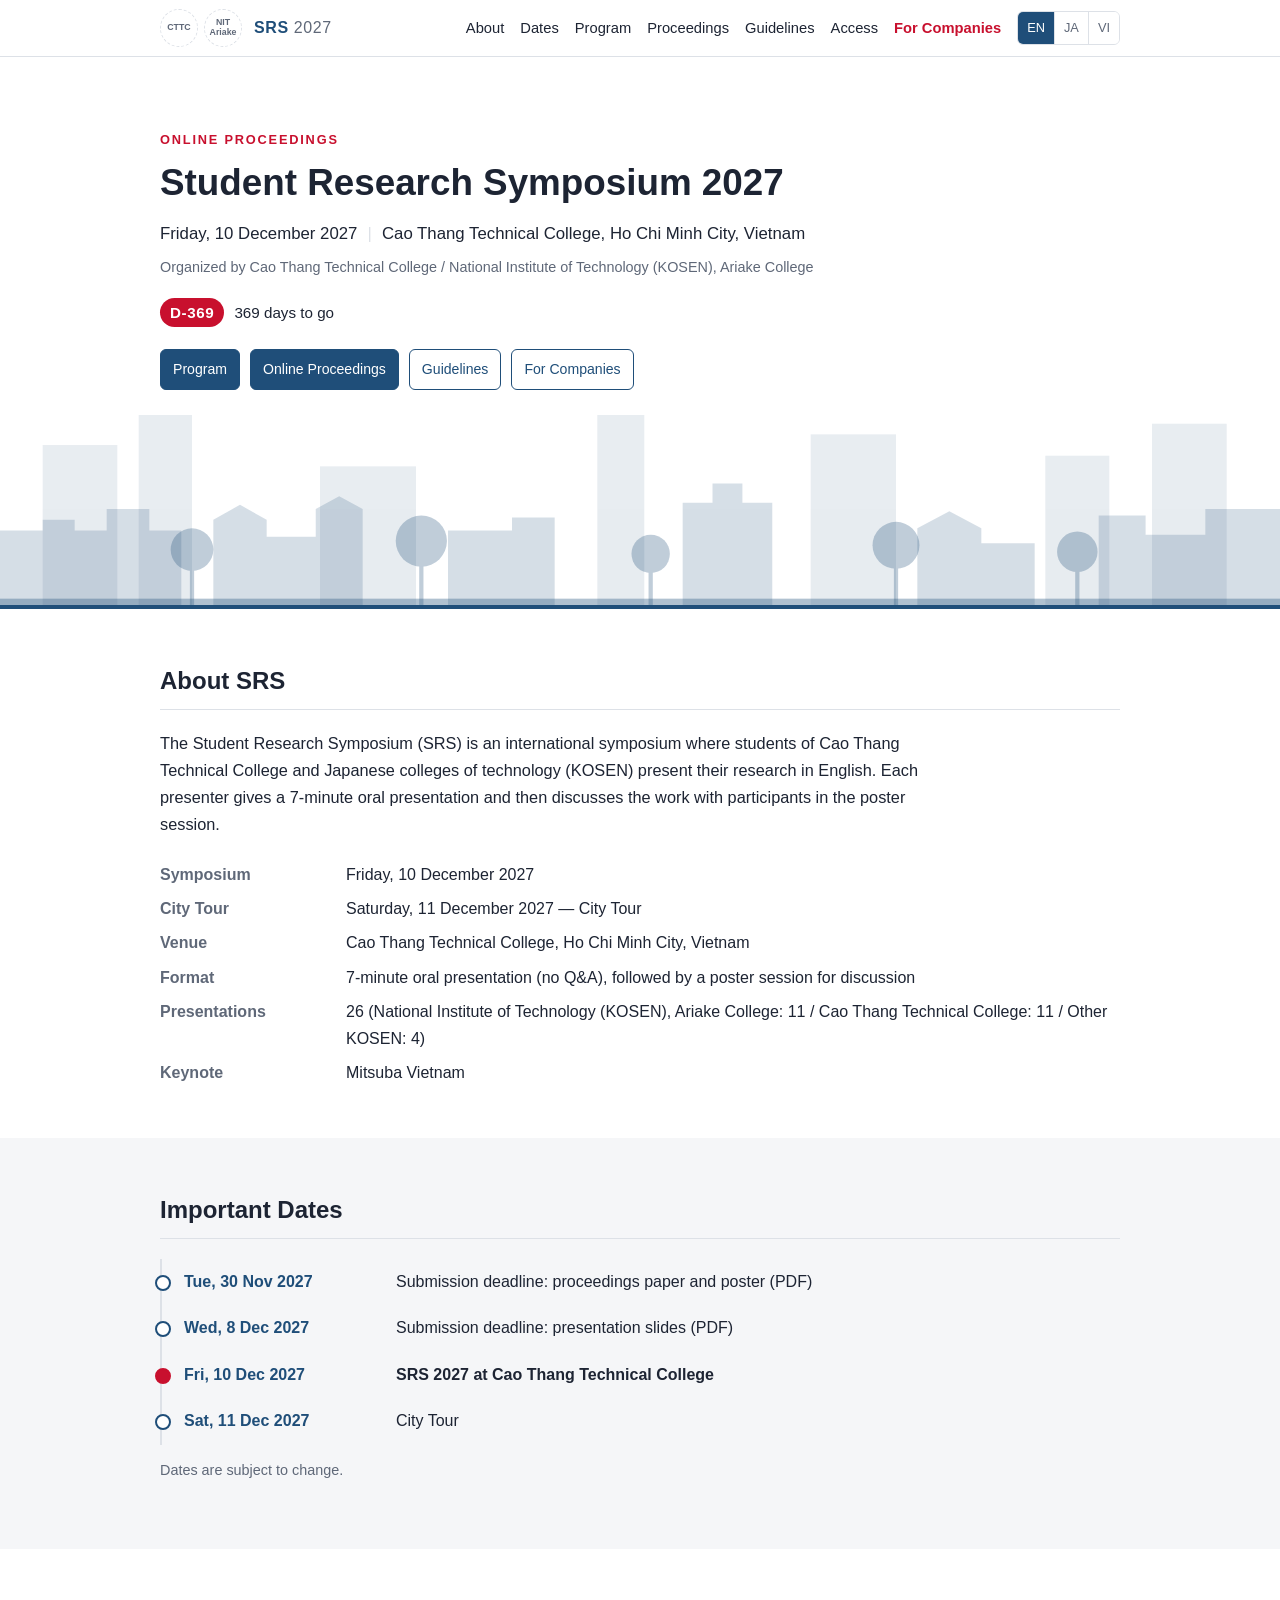
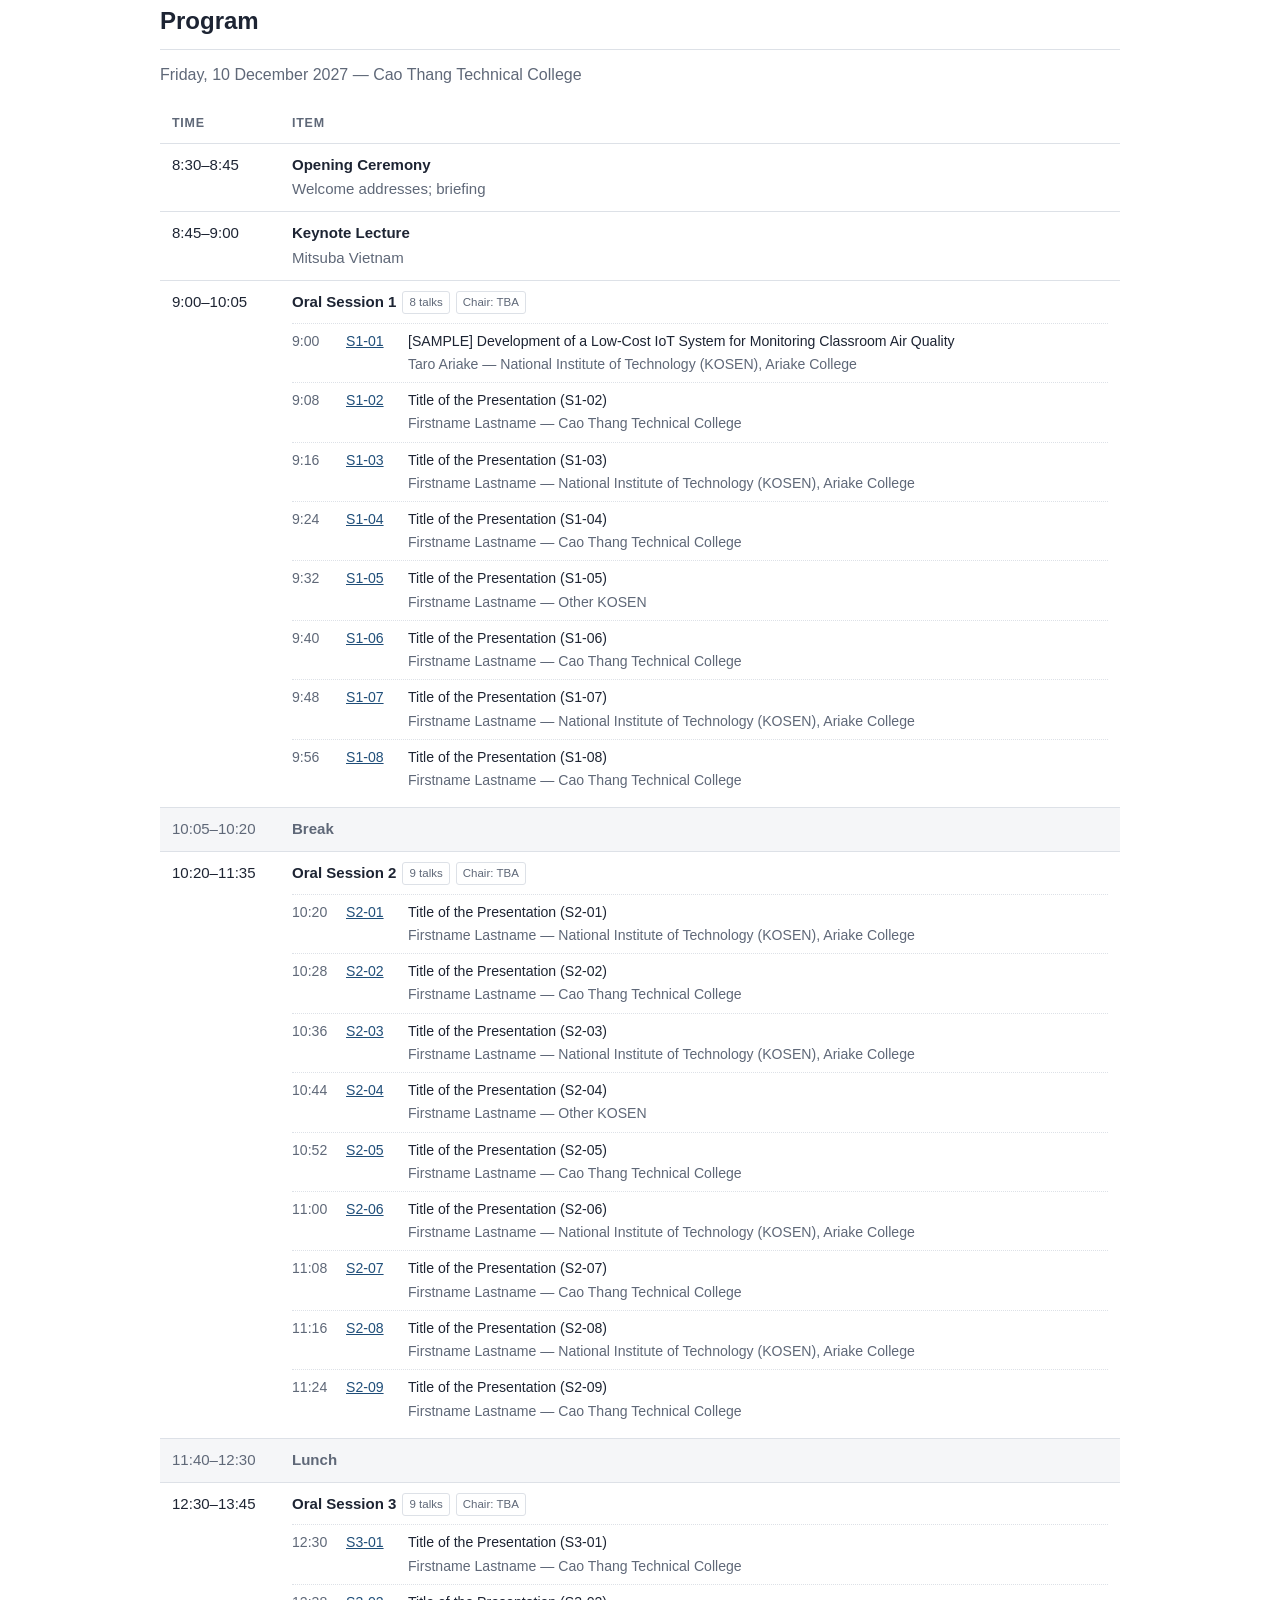
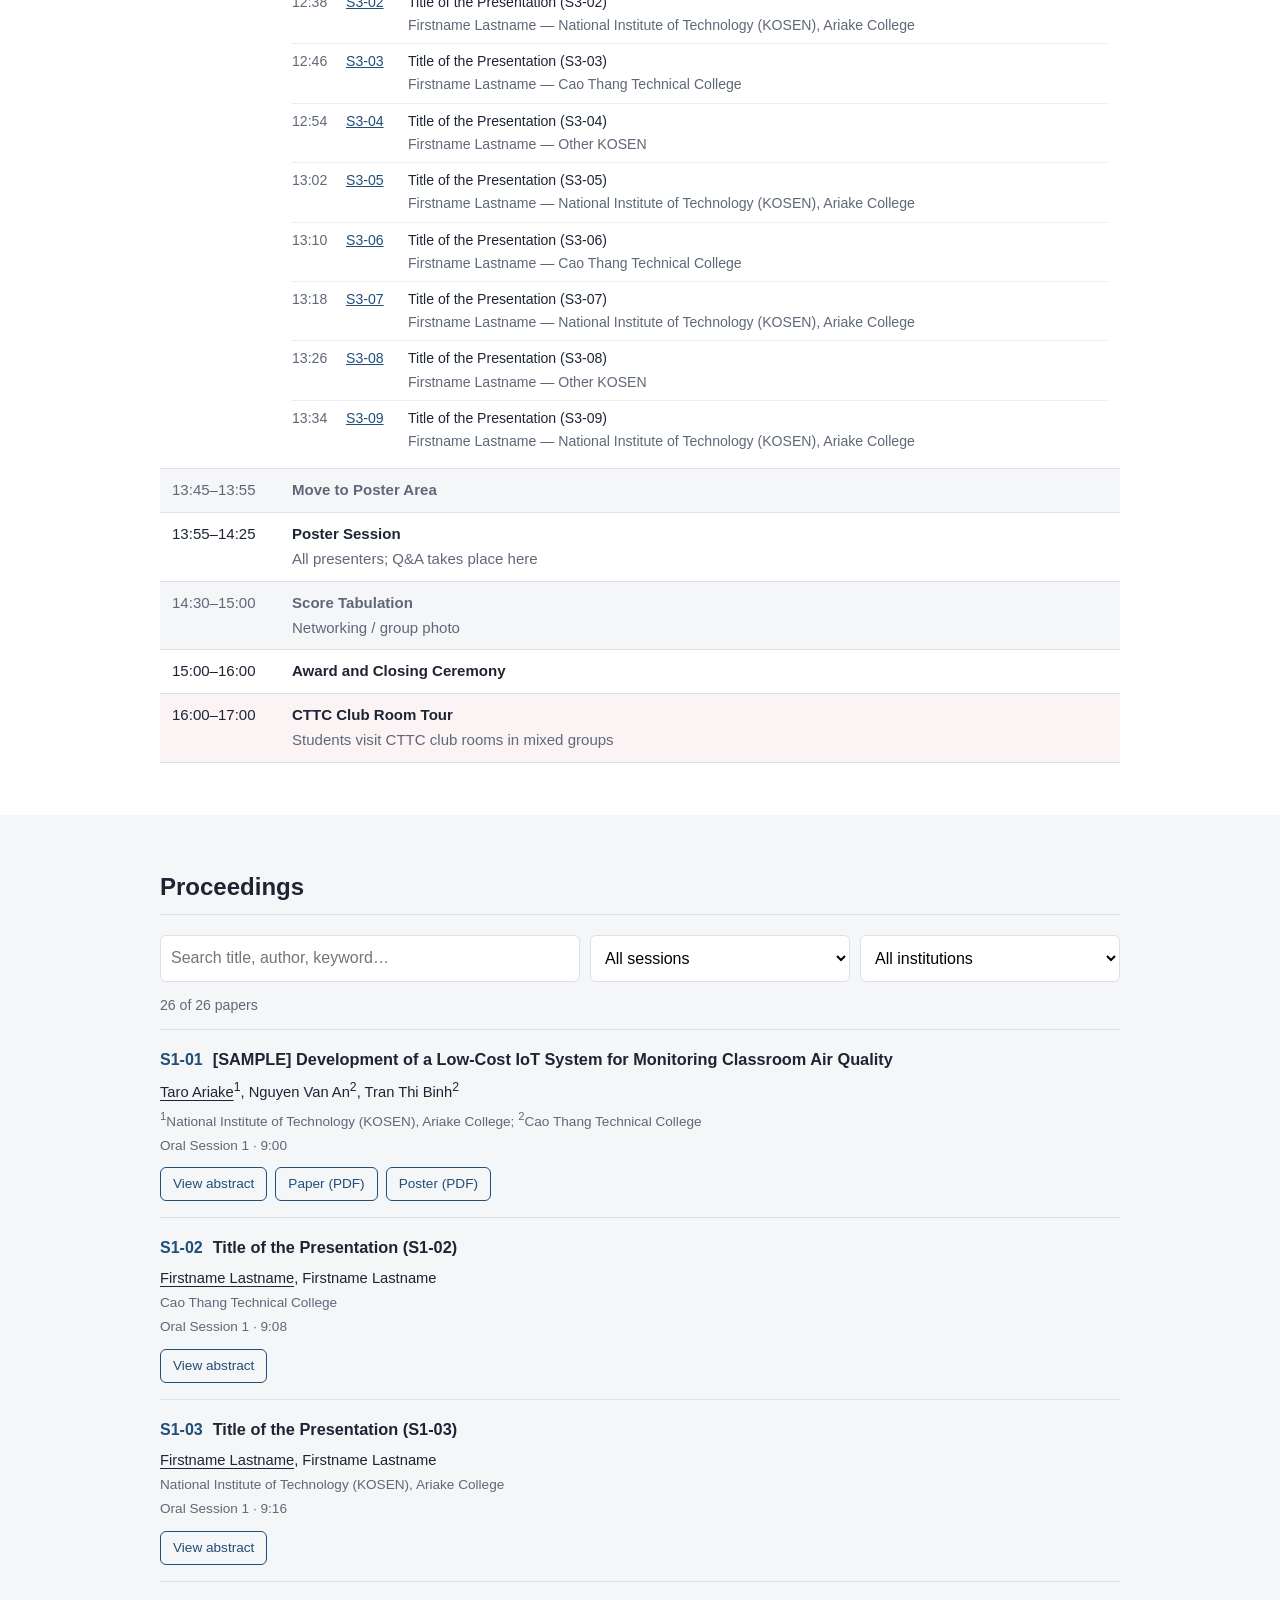
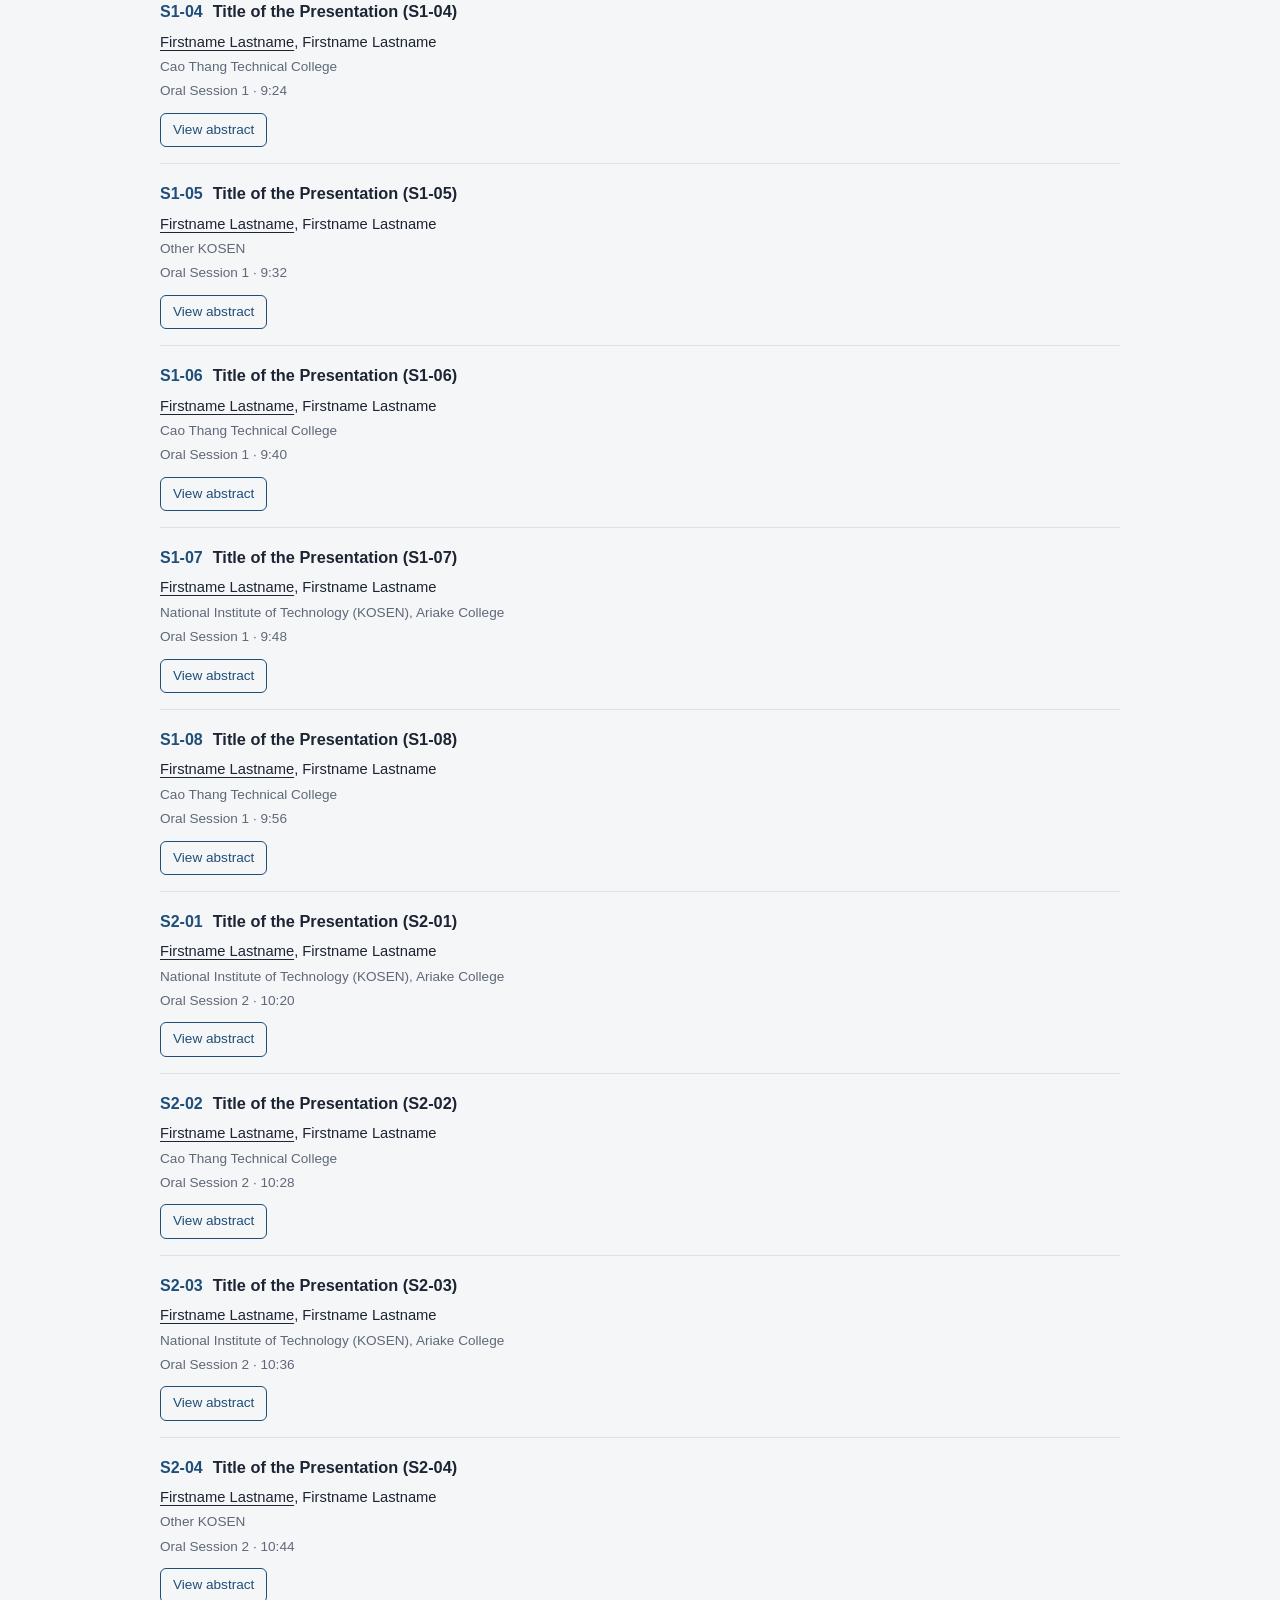
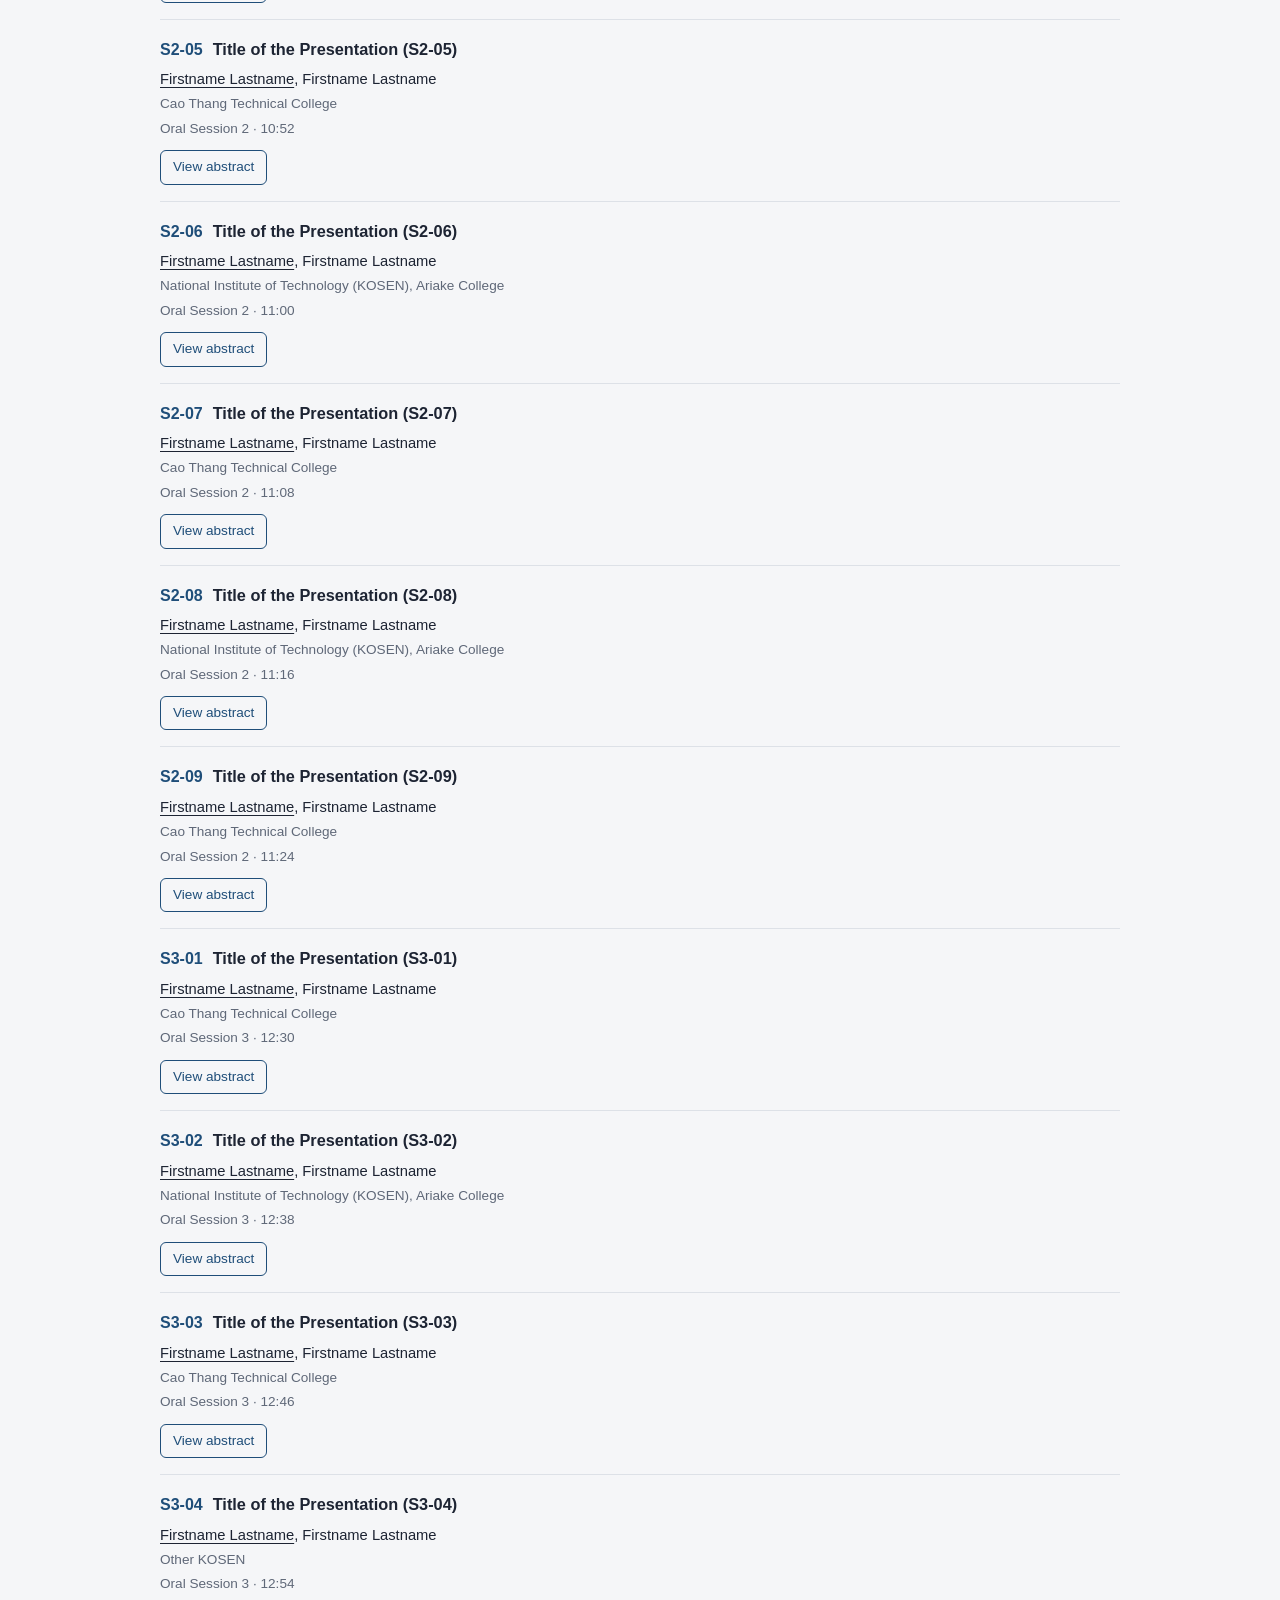
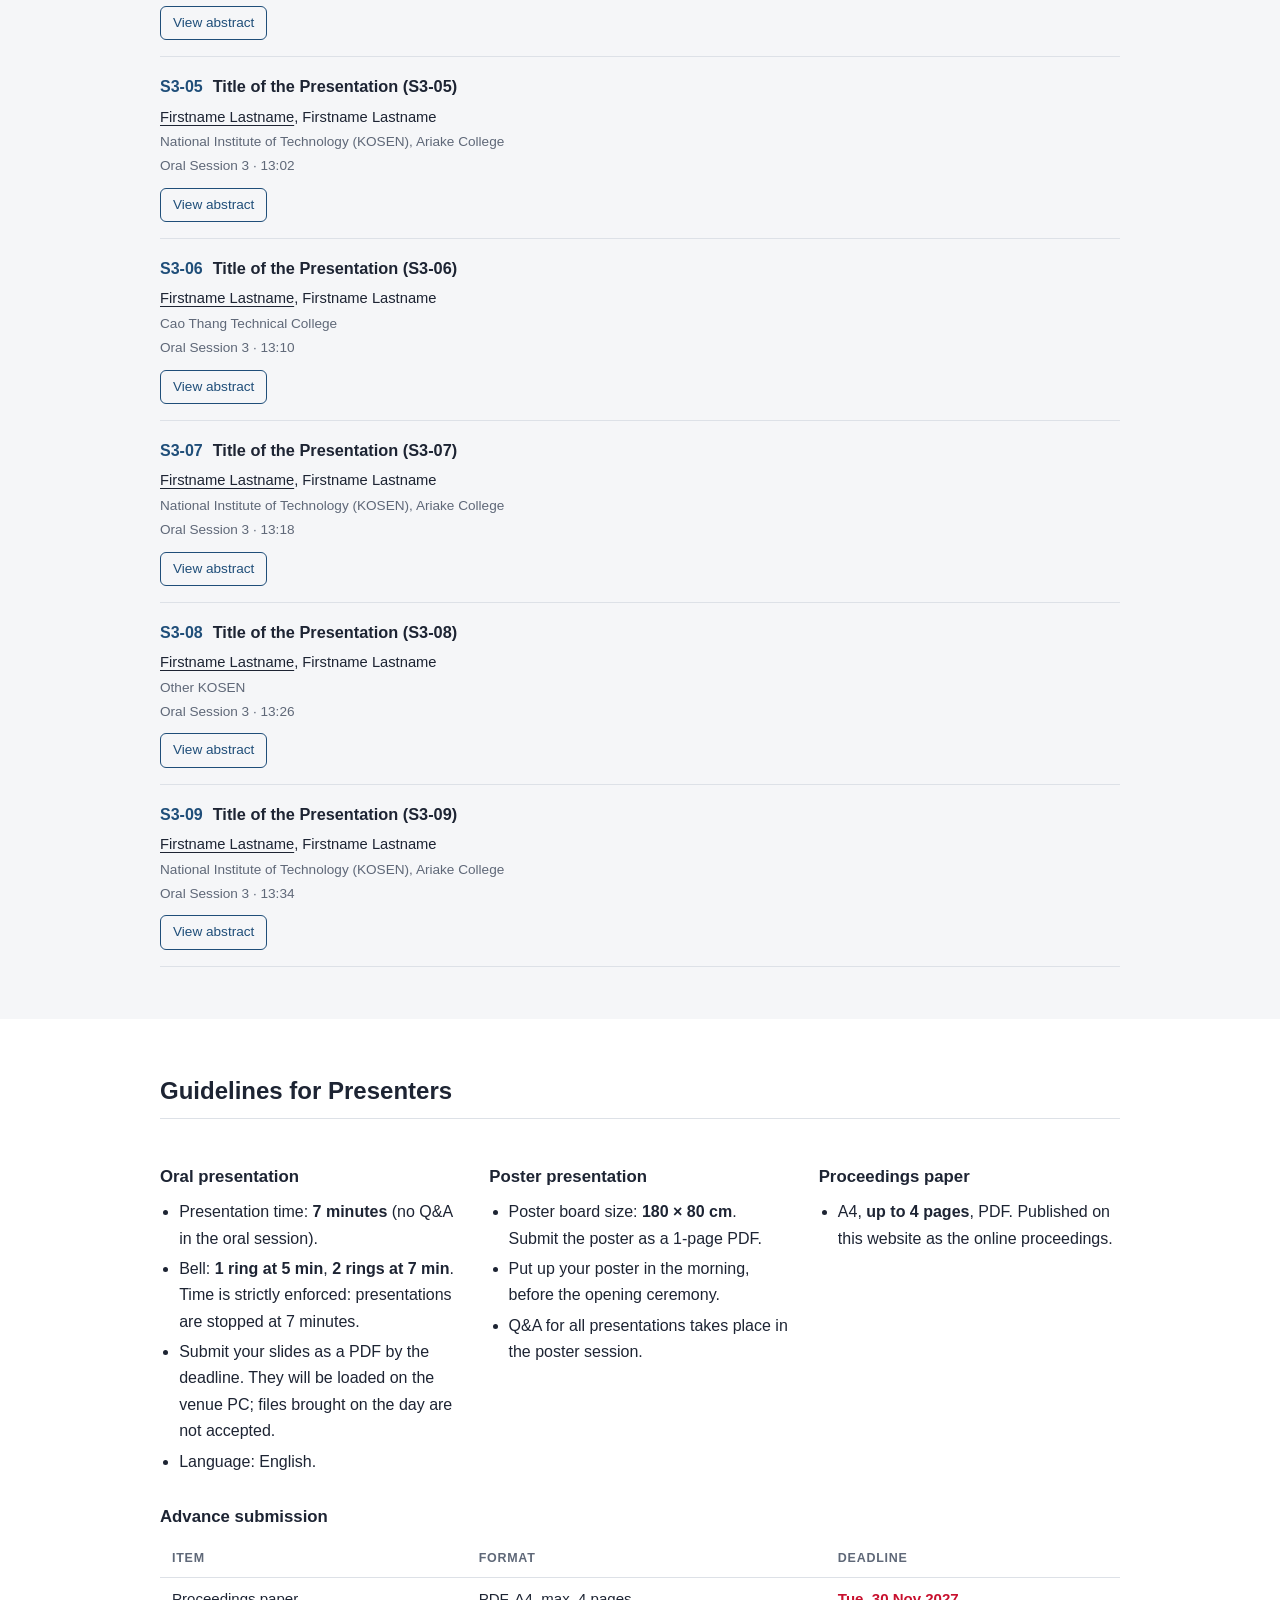
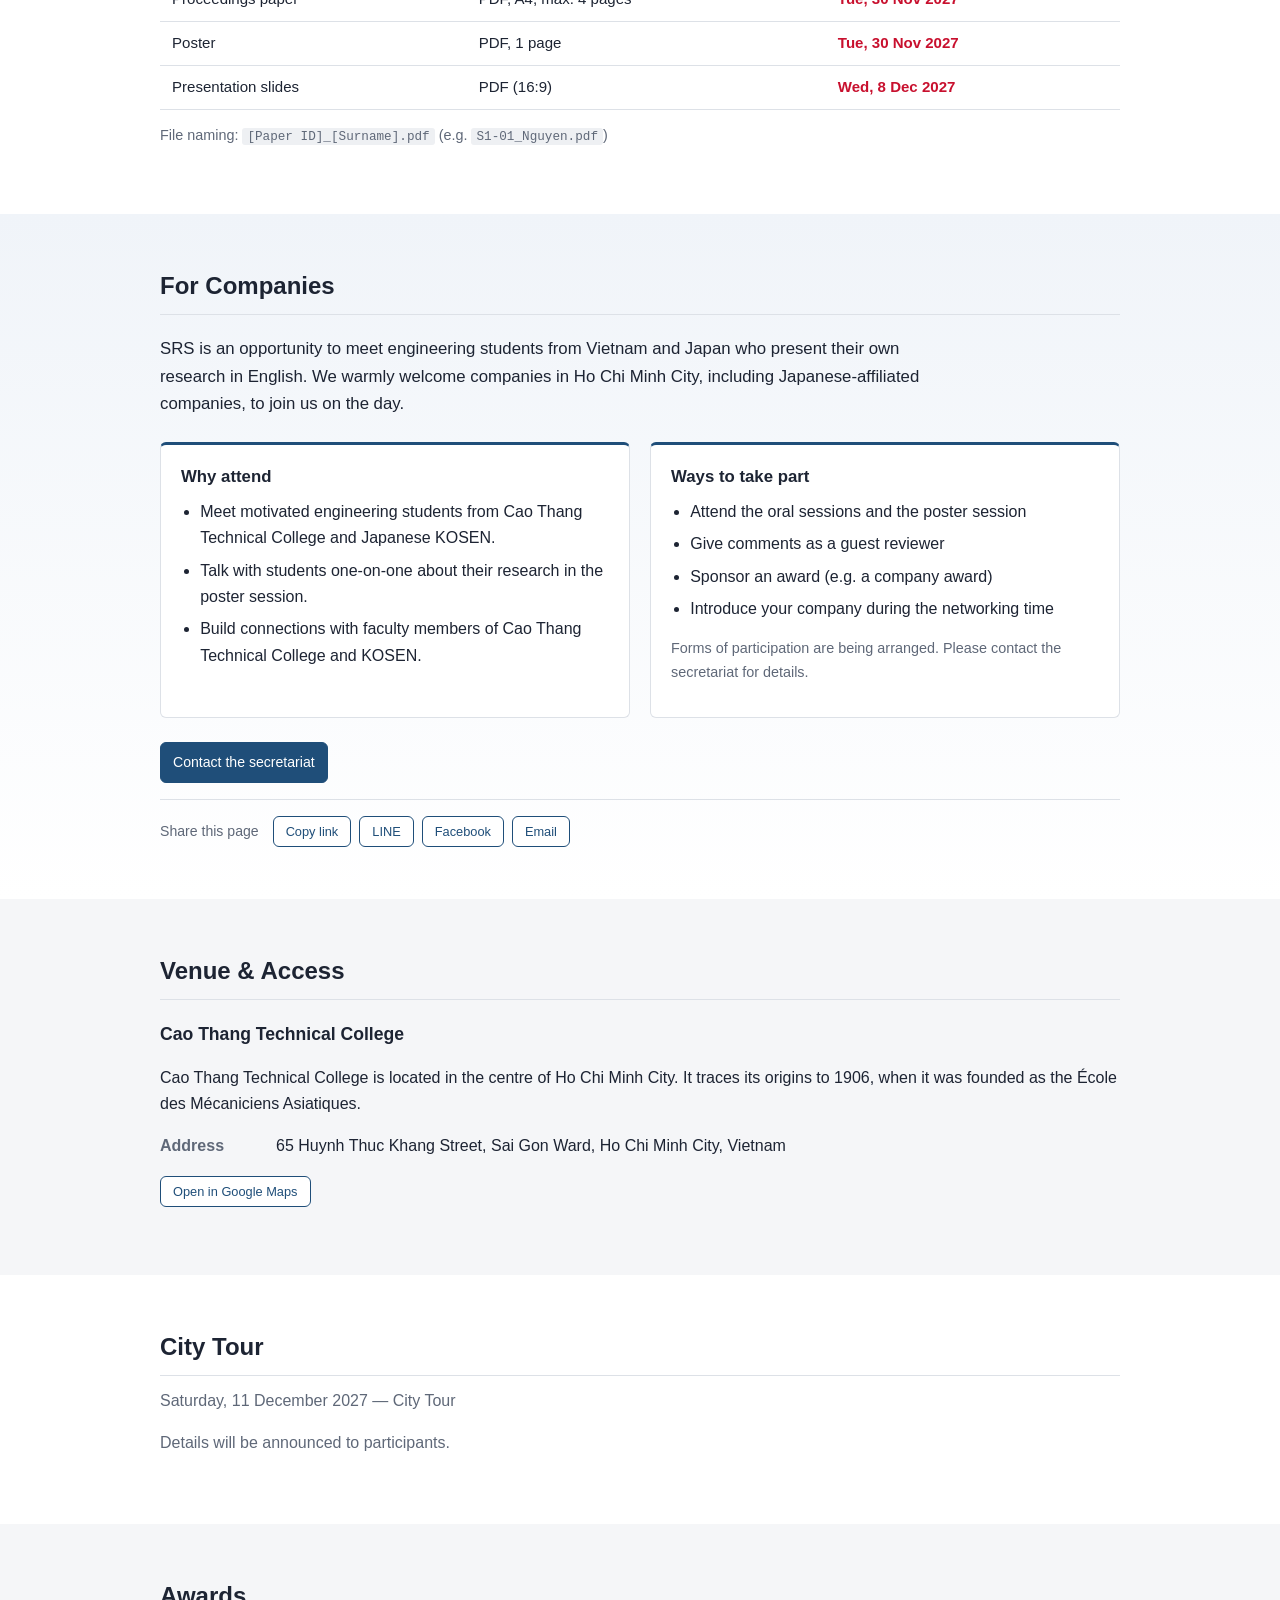
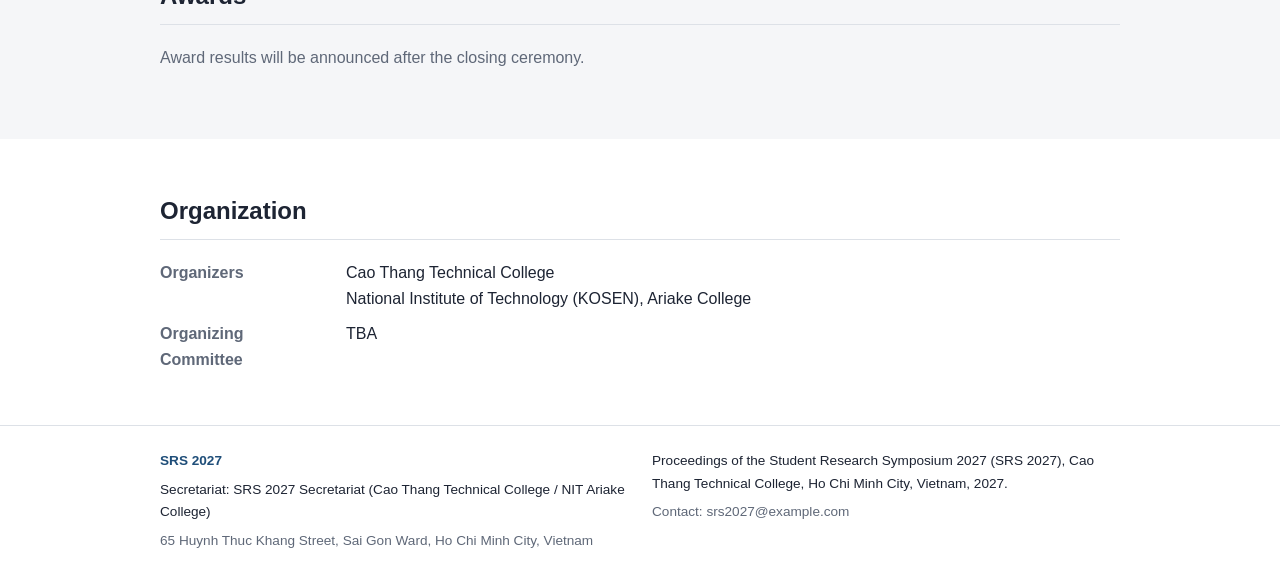
==== index.html @ 38704e2c "Add files via upload" ====
<!DOCTYPE html>
<html lang="en">
<head>
<meta charset="utf-8">
<meta name="viewport" content="width=device-width, initial-scale=1">
<title>SRS 2027 — Student Research Symposium, Ho Chi Minh City</title>
<meta name="description" content="Student Research Symposium 2027 (SRS 2027), 10 December 2027, Cao Thang Technical College, Ho Chi Minh City. Students of Cao Thang Technical College and Japanese KOSEN present their research in English.">
<!-- 共有時のプレビュー（OGP）。公開URLが決まったら USERNAME の部分を書き換えてください -->
<meta property="og:type" content="website">
<meta property="og:site_name" content="SRS 2027">
<meta property="og:title" content="SRS 2027 — Student Research Symposium | 10 Dec 2027, Ho Chi Minh City">
<meta property="og:description" content="Students of Cao Thang Technical College and Japanese KOSEN present their research in English. カオタン技術短期大学と日本の高専の学生による研究発表会。">
<meta property="og:url" content="https://makiko-takagi.github.io/srs2027/">
<meta property="og:image" content="https://makiko-takagi.github.io/srs2027/assets/og-image.png">
<meta property="og:image:width" content="1200">
<meta property="og:image:height" content="630">
<meta property="og:locale" content="en_US">
<meta property="og:locale:alternate" content="ja_JP">
<meta property="og:locale:alternate" content="vi_VN">
<meta name="twitter:card" content="summary_large_image">
<link rel="icon" href="assets/favicon.svg" type="image/svg+xml">
<link rel="stylesheet" href="assets/style.css">
</head>
<body>

<header class="site-header">
  <div class="wrap header-inner">
    <a class="brand" href="#top">
      <!-- 主催校ロゴ：画像ができたら各 span を <img class="logo" src="assets/logo-cttc.png" alt="Cao Thang Technical College"> のように差し替え -->
      <span class="logo-slot">CTTC</span><span class="logo-slot">NIT<br>Ariake</span>
      <span class="brand-text"><span class="brand-mark">SRS</span><span class="brand-year">2027</span></span>
    </a>
    <div class="header-right">
      <nav class="nav" id="nav">
        <a href="#about" data-i18n="nav.about"></a>
        <a href="#dates" data-i18n="nav.dates"></a>
        <a href="#program" data-i18n="nav.program"></a>
        <a href="#proceedings" data-i18n="nav.proceedings"></a>
        <a href="#guidelines" data-i18n="nav.guidelines"></a>
        <a href="#access" data-i18n="nav.access"></a>
        <a href="#companies" data-i18n="nav.companies" class="nav-em"></a>
      </nav>
      <div class="lang" id="lang-switch" role="group" aria-label="Language"></div>
      <button class="menu-btn" id="menu-btn" aria-controls="nav" aria-expanded="false">
        <span class="bar"></span><span class="bar"></span><span class="bar"></span>
        <span class="sr" data-i18n="nav.menu"></span>
      </button>
    </div>
  </div>
</header>

<main id="top">

  <section class="hero">
    <div class="hero-city" aria-hidden="true"></div>
    <div class="wrap">
      <p class="eyebrow" data-i18n="hero.eyebrow"></p>
      <h1 id="ev-name"></h1>
      <p class="hero-meta"><span id="ev-date"></span><span class="sep" aria-hidden="true">|</span><span id="ev-venue"></span></p>
      <p class="hero-org" id="ev-org"></p>
      <p class="countdown" id="countdown"></p>
      <div class="cta">
        <a class="btn" href="#program" data-i18n="hero.ctaProgram"></a>
        <a class="btn" href="#proceedings" data-i18n="hero.ctaProc"></a>
        <a class="btn ghost" href="#guidelines" data-i18n="hero.ctaGuide"></a>
        <a class="btn ghost" href="#companies" data-i18n="hero.ctaCompanies"></a>
      </div>
    </div>
  </section>

  <section id="about" class="block">
    <div class="wrap">
      <h2 data-i18n="ab.title"></h2>
      <p class="about-text" id="about-text"></p>
      <dl class="facts">
        <dt data-i18n="ov.symposium"></dt><dd id="f-date"></dd>
        <dt data-i18n="ov.tour"></dt><dd id="f-tour"></dd>
        <dt data-i18n="ov.venue"></dt><dd id="f-venue"></dd>
        <dt data-i18n="ov.format"></dt><dd data-i18n="ov.formatText"></dd>
        <dt data-i18n="ov.presentations"></dt><dd id="f-count"></dd>
        <dt data-i18n="ov.keynote"></dt><dd id="f-keynote"></dd>
      </dl>
    </div>
  </section>

  <section id="dates" class="block alt">
    <div class="wrap">
      <h2 data-i18n="dt.title"></h2>
      <ol class="timeline" id="date-list"></ol>
      <p class="note" data-i18n="dt.note"></p>
    </div>
  </section>

  <section id="program" class="block">
    <div class="wrap">
      <h2 data-i18n="pg.title"></h2>
      <p class="lead" id="pg-date"></p>
      <div id="program-table"></div>
    </div>
  </section>

  <section id="proceedings" class="block alt">
    <div class="wrap">
      <h2 data-i18n="pr.title"></h2>
      <div class="filters">
        <input id="q" type="search" data-i18n-ph="pr.search" aria-label="Search">
        <select id="f-session" aria-label="Session"></select>
        <select id="f-inst" aria-label="Institution"></select>
      </div>
      <p class="count" id="result-count"></p>
      <ol class="papers" id="paper-list"></ol>
    </div>
  </section>

  <section id="guidelines" class="block">
    <div class="wrap">
      <h2 data-i18n="gl.title"></h2>
      <div class="cols">
        <div>
          <h3 data-i18n="gl.oral"></h3>
          <ul>
            <li data-i18n-html="gl.oral1"></li>
            <li data-i18n-html="gl.oral2"></li>
            <li data-i18n-html="gl.oral3"></li>
            <li data-i18n-html="gl.oral4"></li>
          </ul>
        </div>
        <div>
          <h3 data-i18n="gl.poster"></h3>
          <ul>
            <li data-i18n-html="gl.poster1"></li>
            <li data-i18n-html="gl.poster2"></li>
            <li data-i18n-html="gl.poster3"></li>
          </ul>
        </div>
        <div>
          <h3 data-i18n="gl.proc"></h3>
          <ul>
            <li data-i18n-html="gl.proc1"></li>
          </ul>
        </div>
      </div>
      <h3 data-i18n="gl.sub"></h3>
      <table class="simple stack">
        <thead><tr><th data-i18n="gl.item"></th><th data-i18n="gl.format"></th><th data-i18n="gl.deadline"></th></tr></thead>
        <tbody id="sub-rows"></tbody>
      </table>
      <p class="note" data-i18n-html="gl.naming"></p>
    </div>
  </section>

  <section id="companies" class="block companies">
    <div class="wrap">
      <h2 data-i18n="co.title"></h2>
      <p class="co-lead" id="co-lead"></p>
      <div class="co-grid">
        <div class="co-card">
          <h3 data-i18n="co.why"></h3>
          <ul id="co-why"></ul>
        </div>
        <div class="co-card">
          <h3 data-i18n="co.ways"></h3>
          <ul id="co-ways"></ul>
          <p class="note" id="co-ways-note"></p>
        </div>
      </div>
      <div class="co-actions">
        <a class="btn" id="co-mail" data-i18n="co.contact"></a>
      </div>
      <div class="share">
        <span class="share-label" data-i18n="co.share"></span>
        <div class="share-btns" id="share-btns"></div>
      </div>
    </div>
  </section>

  <section id="access" class="block alt">
    <div class="wrap">
      <h2 data-i18n="ac.title"></h2>
      <div class="access">
        <div>
          <p class="venue-name" id="ac-venue"></p>
          <p id="ac-info"></p>
          <dl class="facts small-facts">
            <dt data-i18n="ac.address"></dt><dd id="ac-address"></dd>
          </dl>
          <p><a class="btn small" id="ac-map" target="_blank" rel="noopener" data-i18n="ac.map"></a></p>
        </div>
      </div>
    </div>
  </section>

  <section id="tour" class="block">
    <div class="wrap">
      <h2 data-i18n="ct.title"></h2>
      <p class="lead" id="ct-date"></p>
      <div id="ct-body"></div>
    </div>
  </section>

  <section id="awards" class="block alt">
    <div class="wrap">
      <h2 data-i18n="aw.title"></h2>
      <div id="award-list"></div>
    </div>
  </section>

  <section id="gallery" class="block" hidden>
    <div class="wrap">
      <h2 data-i18n="ga.title"></h2>
      <div class="gallery" id="gallery-grid"></div>
    </div>
  </section>

  <section id="organization" class="block">
    <div class="wrap">
      <h2 data-i18n="or.title"></h2>
      <dl class="facts" id="org-list"></dl>
      <div id="partners-wrap" hidden>
        <h3 data-i18n="pt.title"></h3>
        <div class="partners" id="partners"></div>
      </div>
    </div>
  </section>

</main>

<footer class="site-footer">
  <div class="wrap footer-grid">
    <div>
      <p class="ft-brand">SRS 2027</p>
      <p id="ft-sec"></p>
      <p id="ft-addr" class="muted"></p>
    </div>
    <div>
      <p id="ft-cite"></p>
      <p id="ft-meta" class="muted"></p>
    </div>
  </div>
</footer>

<script src="data/srs-data.js"></script>
<script src="assets/i18n.js"></script>
<script src="assets/common.js"></script>
<script src="assets/app.js"></script>
</body>
</html>
---- assets/style.css ----
/* SRS 2027 Online Proceedings — style
   色は :root の変数だけ変えれば全体に反映されます */
:root{
  --ink:#1d2433;
  --muted:#5f6878;
  --line:#dde1e7;
  --bg:#ffffff;
  --bg-alt:#f5f6f8;
  --accent:#1f4e79;      /* メインカラー（ロゴに合わせて変更） */
  --accent-2:#c8102e;    /* 差し色 */
  --radius:6px;
  --header-h:56px;
  --font:"Inter","Helvetica Neue",Arial,"Noto Sans",sans-serif;
  --font-ja:"Hiragino Sans","Hiragino Kaku Gothic ProN","Noto Sans JP","Yu Gothic",Meiryo,sans-serif;
}
*{box-sizing:border-box}
html{scroll-behavior:smooth;scroll-padding-top:calc(var(--header-h) + 8px);-webkit-text-size-adjust:100%}
body{margin:0;font-family:var(--font);color:var(--ink);background:var(--bg);line-height:1.65;font-size:16px}
:lang(ja) body,body:lang(ja){font-family:var(--font),var(--font-ja)}
html:lang(ja) body{font-family:"Inter",var(--font-ja);line-height:1.8}
a{color:var(--accent)}
img{max-width:100%;height:auto}
.wrap{max-width:1000px;margin:0 auto;padding:0 20px}
.sr{position:absolute;width:1px;height:1px;overflow:hidden;clip:rect(0 0 0 0)}

/* ---------- header ---------- */
.site-header{position:sticky;top:0;z-index:20;background:rgba(255,255,255,.97);border-bottom:1px solid var(--line);backdrop-filter:blur(4px)}
.header-inner{display:flex;align-items:center;justify-content:space-between;height:var(--header-h);gap:12px}
.brand{display:flex;align-items:center;gap:6px;text-decoration:none;color:var(--ink);font-weight:700;letter-spacing:.04em;white-space:nowrap}
.logo-slot{display:inline-flex;align-items:center;justify-content:center;width:38px;height:38px;border:1px dashed var(--line);border-radius:50%;font-size:.55rem;line-height:1.1;text-align:center;color:var(--muted);font-weight:600;letter-spacing:0}
.logo{height:38px;width:auto}
.brand-text{margin-left:6px}
.brand-mark{color:var(--accent)}
.brand-year{margin-left:.3em;color:var(--muted);font-weight:500}
.header-right{display:flex;align-items:center;gap:16px}
.nav{display:flex;gap:16px}
.nav a{text-decoration:none;color:var(--ink);font-size:.92rem;white-space:nowrap}
.nav a:hover{color:var(--accent)}

.lang{display:flex;border:1px solid var(--line);border-radius:var(--radius);overflow:hidden}
.lang button{font:inherit;font-size:.8rem;border:0;background:#fff;color:var(--muted);padding:5px 9px;cursor:pointer;border-left:1px solid var(--line)}
.lang button:first-child{border-left:0}
.lang button[aria-pressed="true"]{background:var(--accent);color:#fff}
.lang .full{display:none}
.lang button{white-space:nowrap}
.nav,.nav a{flex-wrap:nowrap}

.menu-btn{display:none;width:40px;height:40px;border:1px solid var(--line);border-radius:var(--radius);background:#fff;cursor:pointer;padding:0;flex-direction:column;align-items:center;justify-content:center;gap:4px}
.menu-btn .bar{display:block;width:18px;height:2px;background:var(--ink);transition:transform .2s,opacity .2s}
.menu-btn[aria-expanded="true"] .bar:nth-child(1){transform:translateY(6px) rotate(45deg)}
.menu-btn[aria-expanded="true"] .bar:nth-child(2){opacity:0}
.menu-btn[aria-expanded="true"] .bar:nth-child(3){transform:translateY(-6px) rotate(-45deg)}

/* ---------- hero ---------- */
.hero{position:relative;overflow:hidden;padding:clamp(36px,8vw,72px) 0 clamp(120px,19vw,215px);border-bottom:4px solid var(--accent)}
.hero .wrap{position:relative;z-index:1}
.hero-city{position:absolute;left:0;right:0;bottom:0;height:clamp(90px,16vw,190px);background:url(cityscape.svg) center bottom / cover no-repeat;pointer-events:none}
.eyebrow{margin:0;text-transform:uppercase;letter-spacing:.14em;font-size:.8rem;color:var(--accent-2);font-weight:600}
.hero h1{margin:.25em 0 .35em;font-size:clamp(1.5rem,4.5vw,2.3rem);line-height:1.3}
.hero-meta{margin:0;font-size:clamp(.95rem,2.4vw,1.05rem)}
.sep{margin:0 .6em;color:var(--line)}
.hero-org{margin:.6em 0 0;color:var(--muted);font-size:.9rem}

/* ---------- blocks ---------- */
.block{padding:clamp(32px,6vw,52px) 0}
.block.alt{background:var(--bg-alt)}
h2{font-size:clamp(1.25rem,3vw,1.5rem);margin:0 0 20px;padding-bottom:8px;border-bottom:1px solid var(--line)}
h3{font-size:1.05rem;margin:24px 0 8px}
.lead{margin-top:-8px;color:var(--muted)}
.muted{color:var(--muted)}
.note{font-size:.9rem;color:var(--muted)}
.todo{color:var(--accent-2)}
code{background:#eef0f3;padding:1px 5px;border-radius:3px;font-size:.88em;word-break:break-all}

.facts{display:grid;grid-template-columns:170px 1fr;gap:8px 16px;margin:0}
.facts dt{font-weight:600;color:var(--muted)}
.facts dd{margin:0}
.cols{display:grid;grid-template-columns:repeat(3,1fr);gap:28px}
.cols ul{padding-left:1.2em;margin:0}
.cols li{margin-bottom:4px}

/* ---------- tables ---------- */
table{width:100%;border-collapse:collapse;background:#fff}
th,td{text-align:left;padding:9px 12px;border-bottom:1px solid var(--line);vertical-align:top;font-size:.94rem}
th{font-size:.78rem;text-transform:uppercase;letter-spacing:.06em;color:var(--muted);font-weight:600}
.prog td.time{white-space:nowrap;width:120px;font-variant-numeric:tabular-nums}
.prog tr.break td{color:var(--muted);background:var(--bg-alt)}
.prog .stitle{font-weight:600}
.tag{display:inline-block;font-size:.72rem;padding:1px 6px;border-radius:3px;border:1px solid var(--line);color:var(--muted);margin-left:6px;vertical-align:1px;white-space:nowrap}
.slots{list-style:none;margin:8px 0 0;padding:0}
.slots li{display:grid;grid-template-columns:48px 56px 1fr;gap:6px;padding:6px 0;border-top:1px dotted var(--line);font-size:.88rem}
.slots .t{color:var(--muted);font-variant-numeric:tabular-nums}
.slots .id{font-variant-numeric:tabular-nums}

/* ---------- proceedings ---------- */
.filters{display:flex;gap:10px;flex-wrap:wrap}
.filters input,.filters select{font:inherit;font-size:16px;padding:9px 10px;border:1px solid var(--line);border-radius:var(--radius);background:#fff;min-width:0}
.filters input{flex:2 1 260px}
.filters select{flex:1 1 180px}
.count{font-size:.88rem;color:var(--muted);margin:12px 0}
.papers{list-style:none;padding:0;margin:0}
.paper{border-top:1px solid var(--line);padding:16px 0}
.paper:last-child{border-bottom:1px solid var(--line)}
.phead{display:flex;gap:10px;align-items:baseline}
.pid{flex:none;font-variant-numeric:tabular-nums;font-weight:600;color:var(--accent)}
.ptitle{font-weight:600;font-size:1.02rem}
.pauth{margin:4px 0 0;font-size:.92rem}
.pauth .pres{text-decoration:underline;text-underline-offset:3px}
.paff,.pmeta{margin:2px 0 0;font-size:.85rem;color:var(--muted)}
.paper details{margin-top:8px}
.paper summary{cursor:pointer;font-size:.88rem;color:var(--accent);padding:4px 0}
.abs{font-size:.92rem;margin:8px 0}
.kw{font-size:.85rem;color:var(--muted)}
.cite{font-size:.82rem;background:var(--bg-alt);padding:8px 10px;border-radius:var(--radius);margin-top:8px;overflow-wrap:anywhere}
.cite-label{display:block;font-size:.72rem;text-transform:uppercase;letter-spacing:.06em;color:var(--muted);margin-bottom:2px}
.links{margin-top:10px;display:flex;flex-wrap:wrap;gap:8px}
.links a{font-size:.85rem;padding:5px 12px;border:1px solid var(--accent);border-radius:var(--radius);text-decoration:none}
.links a:hover{background:var(--accent);color:#fff}

.award-item{padding:10px 0;border-bottom:1px solid var(--line)}
.award-name{font-weight:600;color:var(--accent-2)}
.site-footer{border-top:1px solid var(--line);padding:24px 0;font-size:.85rem}

a.plain{color:inherit;text-decoration:none}
a.plain:hover{color:var(--accent);text-decoration:underline}
a.ptitle{color:var(--ink);text-decoration:none}
a.ptitle:hover{color:var(--accent);text-decoration:underline}
.prog tr.tour td{background:#fbf3f4}
td.deadline{font-weight:600;color:var(--accent-2)}
.small{font-size:.85rem}

/* ---------- hero extras ---------- */
.countdown{margin:18px 0 0;font-size:.95rem;color:var(--ink)}
.countdown .d{display:inline-block;font-weight:700;color:#fff;background:var(--accent-2);padding:2px 10px;border-radius:999px;margin-right:10px;font-variant-numeric:tabular-nums;letter-spacing:.04em}
.cta{display:flex;flex-wrap:wrap;gap:10px;margin-top:22px}
.btn.ghost{background:rgba(255,255,255,.85);color:var(--accent)}
.btn.ghost:hover{background:var(--accent);color:#fff;filter:none}
.nav-em{color:var(--accent-2)!important;font-weight:600}
.about-text{max-width:760px;margin:0 0 24px;font-size:1.02rem}

/* ---------- timeline ---------- */
.timeline{list-style:none;margin:0;padding:0;border-left:2px solid var(--line)}
.timeline li{position:relative;display:grid;grid-template-columns:200px 1fr;gap:12px;padding:10px 0 10px 22px}
.timeline li::before{content:"";position:absolute;left:-7px;top:16px;width:12px;height:12px;border-radius:50%;background:#fff;border:2px solid var(--accent)}
.timeline li.main::before{background:var(--accent-2);border-color:var(--accent-2)}
.timeline li.main .tl-label{font-weight:700}
.timeline li.past{opacity:.45}
.timeline li.past .tl-date{text-decoration:line-through}
.tl-date{font-weight:600;color:var(--accent);font-variant-numeric:tabular-nums}

/* ---------- companies ---------- */
.companies{background:linear-gradient(180deg,#f0f4f9,#fff)}
.co-lead{max-width:780px;font-size:1.05rem;margin:0 0 24px}
.co-grid{display:grid;grid-template-columns:1fr 1fr;gap:20px}
.co-card{background:#fff;border:1px solid var(--line);border-top:3px solid var(--accent);border-radius:var(--radius);padding:18px 20px}
.co-card h3{margin-top:0}
.co-card ul{margin:0;padding-left:1.2em}
.co-card li{margin-bottom:6px}
.co-actions{margin:24px 0 8px}
.share{display:flex;flex-wrap:wrap;align-items:center;gap:10px;margin-top:16px;padding-top:16px;border-top:1px solid var(--line)}
.share-label{font-size:.88rem;color:var(--muted);margin-right:4px}
.share-btns{display:flex;flex-wrap:wrap;gap:8px}

/* ---------- access / gallery / partners / footer ---------- */
.venue-name{font-weight:700;font-size:1.1rem;margin:0 0 6px}
.small-facts{grid-template-columns:100px 1fr;margin:12px 0}
.gallery{display:grid;grid-template-columns:repeat(auto-fill,minmax(220px,1fr));gap:12px}
.gallery figure{margin:0}
.gallery img{width:100%;aspect-ratio:4/3;object-fit:cover;border-radius:var(--radius)}
.gallery figcaption{font-size:.82rem;color:var(--muted);margin-top:4px}
.partners{display:flex;flex-wrap:wrap;gap:20px;align-items:center}
.partners img{height:48px;width:auto}
.footer-grid{display:grid;grid-template-columns:1fr 1fr;gap:24px}
.ft-brand{font-weight:700;color:var(--accent);margin:0 0 4px}
.site-footer p{margin:0 0 6px}

/* ---------- abstract page ---------- */
.article{padding-top:20px;padding-bottom:48px}
.crumb{margin:0 0 20px;font-size:.9rem}
.crumb a{text-decoration:none}
.art-head{border-bottom:4px solid var(--accent);padding-bottom:20px;margin-bottom:28px}
.art-id{margin:0;display:flex;gap:10px;flex-wrap:wrap;align-items:baseline;font-size:.88rem}
.art-head h1{font-size:clamp(1.35rem,3.6vw,1.9rem);line-height:1.35;margin:.3em 0 .2em}
.title-en{margin:0 0 .6em;color:var(--muted);font-size:.98rem}
.art-auth{margin:.6em 0 .2em;font-size:1.02rem}
.art-auth .pres{text-decoration:underline;text-underline-offset:3px}
.art-aff{list-style:none;padding:0;margin:0 0 .4em;font-size:.88rem;color:var(--muted)}
.art-grid{display:grid;grid-template-columns:minmax(0,1fr) 300px;gap:36px;align-items:start}
.art-main,.art-side{min-width:0}
.art-main section{margin-bottom:32px}
.art-main h2{font-size:1.15rem;margin-bottom:12px}
.abs-full{margin:0 0 10px;text-align:justify}
html:lang(ja) .abs-full{text-align:left}
.chip{display:inline-block;font-size:.8rem;border:1px solid var(--line);border-radius:999px;padding:1px 10px;margin:2px 4px 2px 0;background:#fff}
.pdf-frame{border:1px solid var(--line);border-radius:var(--radius);overflow:hidden;background:var(--bg-alt)}
.pdf-frame object{display:block;width:100%;height:100%}
.pdf-frame.a4{aspect-ratio:210/297;max-height:85vh}
.pdf-frame.poster{aspect-ratio:841/1189;max-height:85vh;max-width:620px}
.pdf-fallback{padding:20px;margin:0}
.art-side{position:sticky;top:calc(var(--header-h) + 16px)}
.side-box{border:1px solid var(--line);border-radius:var(--radius);padding:16px;margin-bottom:16px;background:#fff}
.side-box h3{margin:0 0 8px;font-size:.82rem;text-transform:uppercase;letter-spacing:.06em;color:var(--muted)}
.side-box h3:not(:first-child){margin-top:18px}
.dl{display:flex;flex-direction:column;gap:8px}
.btn{display:inline-block;font:inherit;font-size:.88rem;text-align:center;padding:8px 12px;border:1px solid var(--accent);border-radius:var(--radius);background:var(--accent);color:#fff;text-decoration:none;cursor:pointer}
.btn:hover{filter:brightness(1.12)}
.btn.small{font-size:.8rem;padding:4px 12px;background:#fff;color:var(--accent)}
.btn.small:hover{background:var(--accent);color:#fff}
.btn.disabled{background:var(--bg-alt);border-color:var(--line);color:var(--muted);cursor:default}
.cite-text{font-size:.84rem;margin:0 0 8px;overflow-wrap:anywhere}
.bib{font-size:.72rem;background:var(--bg-alt);padding:10px;border-radius:var(--radius);overflow-x:auto;margin:0 0 8px;white-space:pre}
.pager{display:grid;grid-template-columns:1fr 1fr;gap:16px;border-top:1px solid var(--line);padding-top:20px;margin-top:12px}
.pager a{display:flex;flex-direction:column;gap:2px;text-decoration:none;color:var(--ink);font-size:.9rem;padding:10px;border-radius:var(--radius)}
.pager a:hover{background:var(--bg-alt)}
.pg-next{text-align:right}

/* ---------- tablet ---------- */
@media (max-width:1100px){
  .menu-btn{display:flex}
  .nav{display:none;position:absolute;top:var(--header-h);left:0;right:0;flex-direction:column;gap:0;background:#fff;border-bottom:1px solid var(--line);box-shadow:0 8px 16px rgba(0,0,0,.06)}
  .nav.open{display:flex}
  .nav a{padding:14px 20px;border-top:1px solid var(--line);font-size:1rem}
  .cols{grid-template-columns:1fr 1fr}
  .art-grid{grid-template-columns:minmax(0,1fr)}
  .art-side{position:static;display:grid;grid-template-columns:minmax(0,1fr) minmax(0,1fr);gap:16px}
  .side-box{margin:0;min-width:0}
}

/* ---------- phone ---------- */
@media (max-width:640px){
  .wrap{padding:0 16px}
  .header-right{gap:8px}
  .logo-slot{width:30px;height:30px;font-size:.45rem}
  .brand-text{margin-left:2px;font-size:.95rem}
  .art-side{grid-template-columns:minmax(0,1fr)}
  .timeline li{grid-template-columns:1fr;gap:0}
  .co-grid,.footer-grid{grid-template-columns:1fr}
  .cta .btn{flex:1 1 calc(50% - 10px)}
  .pager{grid-template-columns:1fr}
  .pg-next{text-align:left}
  .pdf-frame.a4,.pdf-frame.poster{max-height:70vh}
  .hero-meta .sep{display:none}
  .hero-meta span{display:block}
  .facts{grid-template-columns:1fr;gap:0}
  .facts dt{margin-top:12px;font-size:.85rem}
  .cols{grid-template-columns:1fr;gap:0}

  /* program: 表をカード状に */
  .prog thead{display:none}
  .prog,.prog tbody,.prog tr,.prog td{display:block;width:100%}
  .prog tr{border-bottom:1px solid var(--line)}
  .prog td{border:0;padding:4px 12px}
  .prog td.time{width:auto;padding-top:10px;font-size:.82rem;color:var(--muted);font-weight:600}
  .prog td:last-child{padding-bottom:10px}
  .slots li{grid-template-columns:44px 1fr;row-gap:0}
  .slots .id{grid-column:2}
  .slots .st{grid-column:2}
  .slots .t{grid-row:1 / span 2}

  /* submission table */
  table.stack thead{display:none}
  table.stack,table.stack tbody,table.stack tr,table.stack td{display:block;width:100%}
  table.stack tr{border-bottom:1px solid var(--line);padding:6px 0}
  table.stack td{border:0;padding:3px 12px;display:grid;grid-template-columns:90px 1fr;gap:8px}
  table.stack td::before{content:attr(data-label);color:var(--muted);font-size:.8rem}
}

@media print{
  .site-header,.filters,.links,.paper summary{display:none}
  .paper details{display:block}
  .block{padding:16px 0}
  .block.alt{background:none}
}
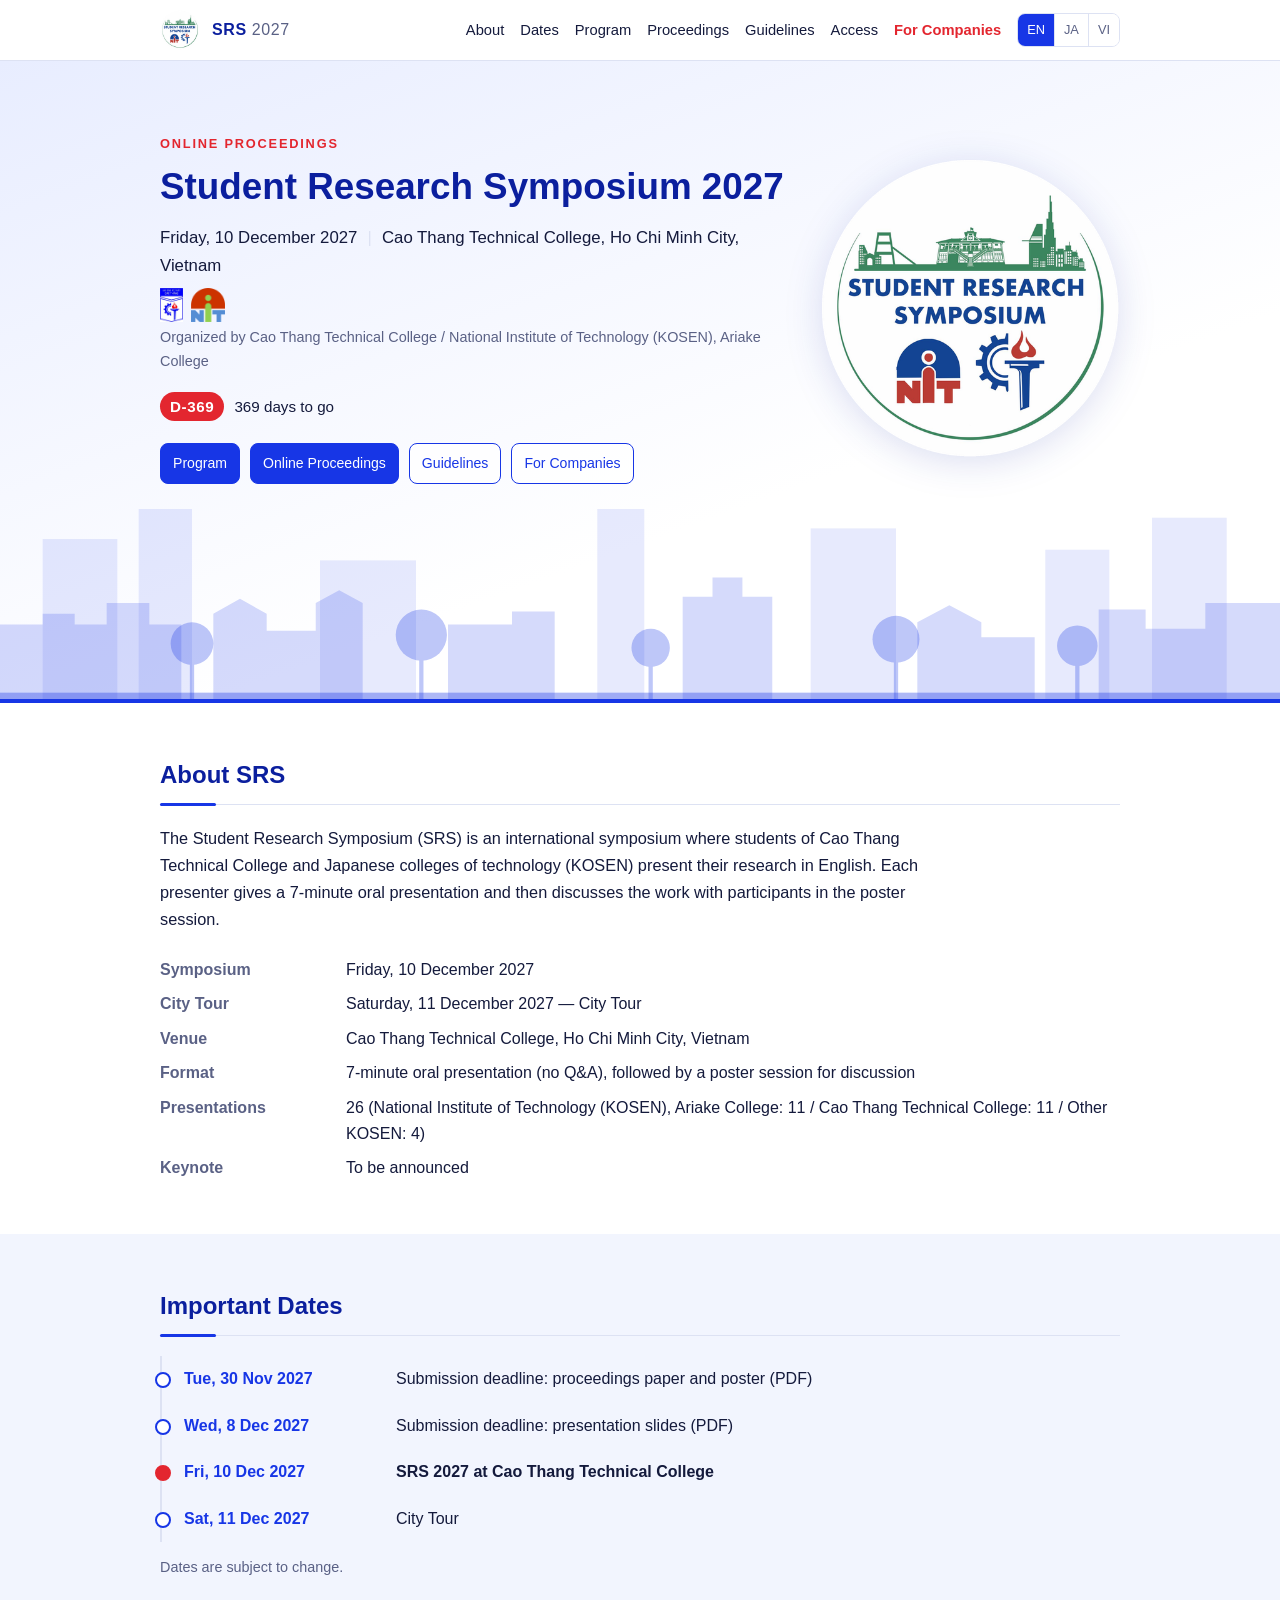
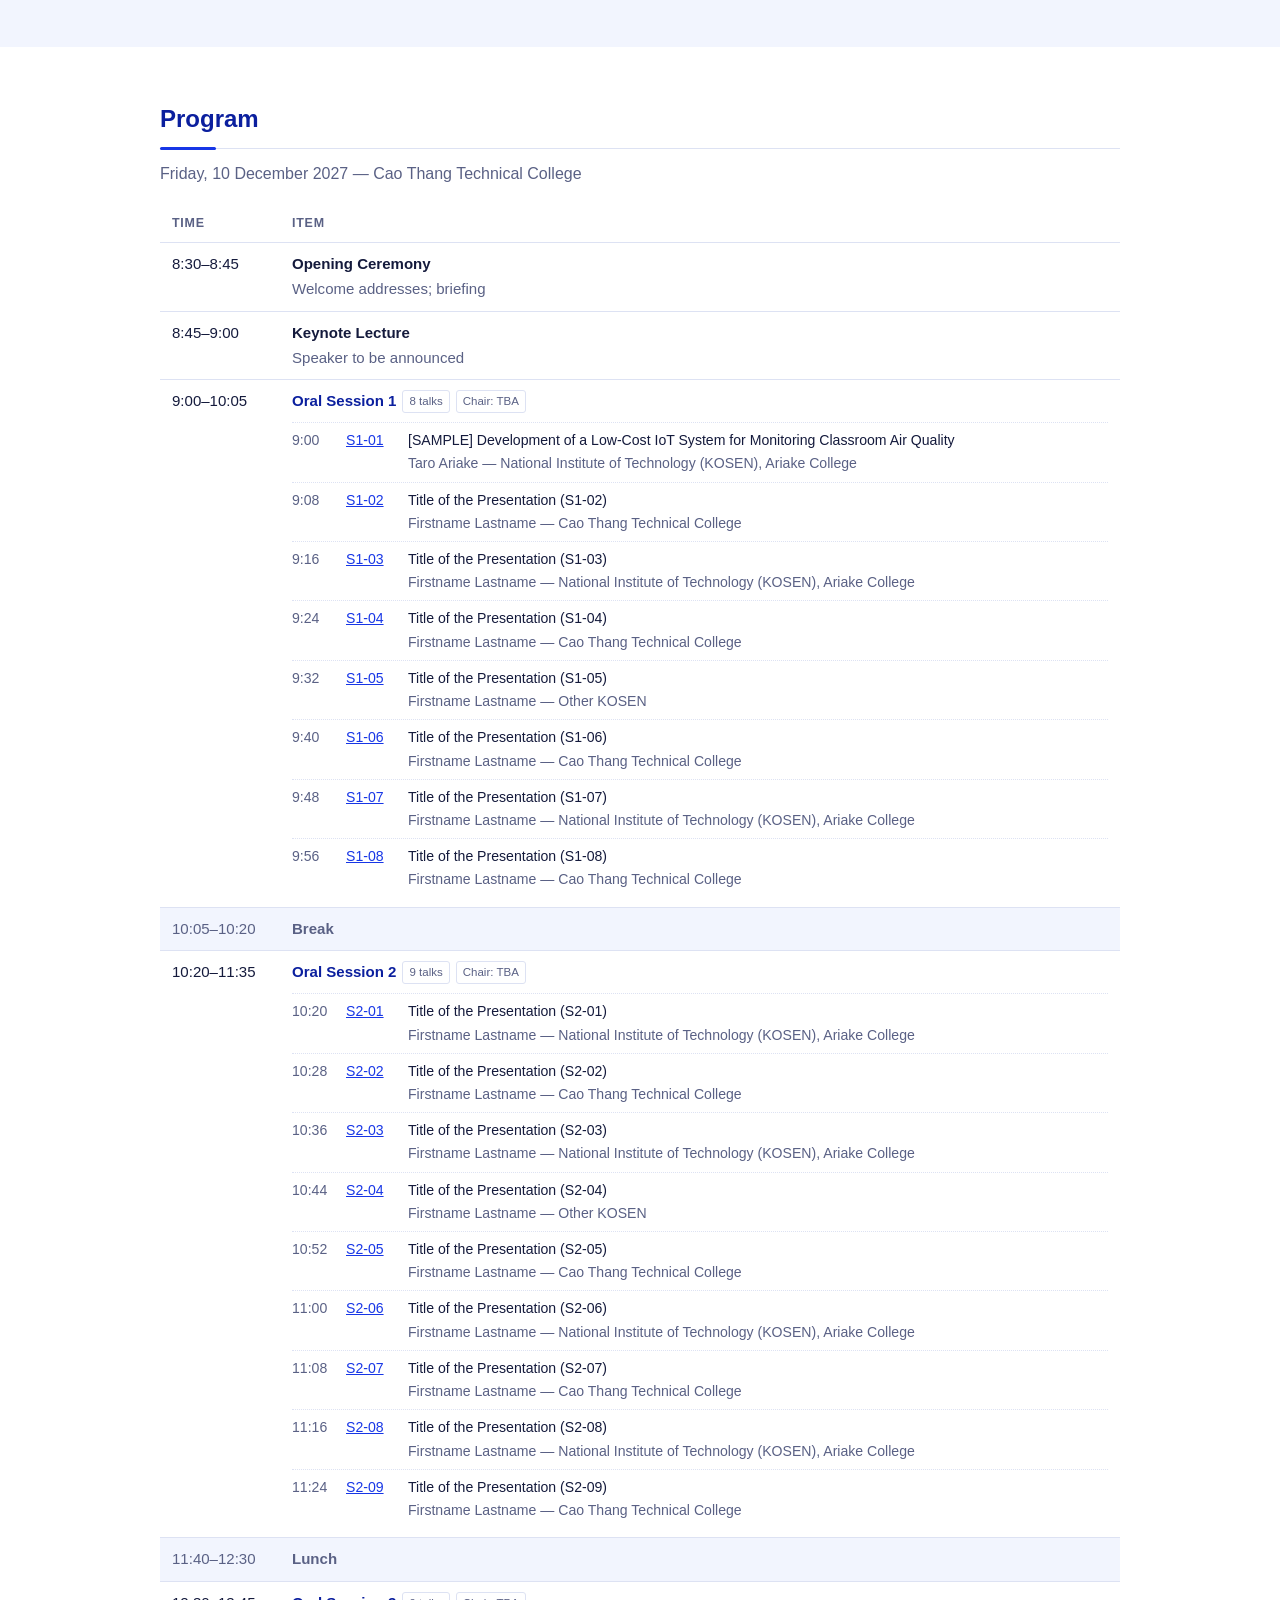
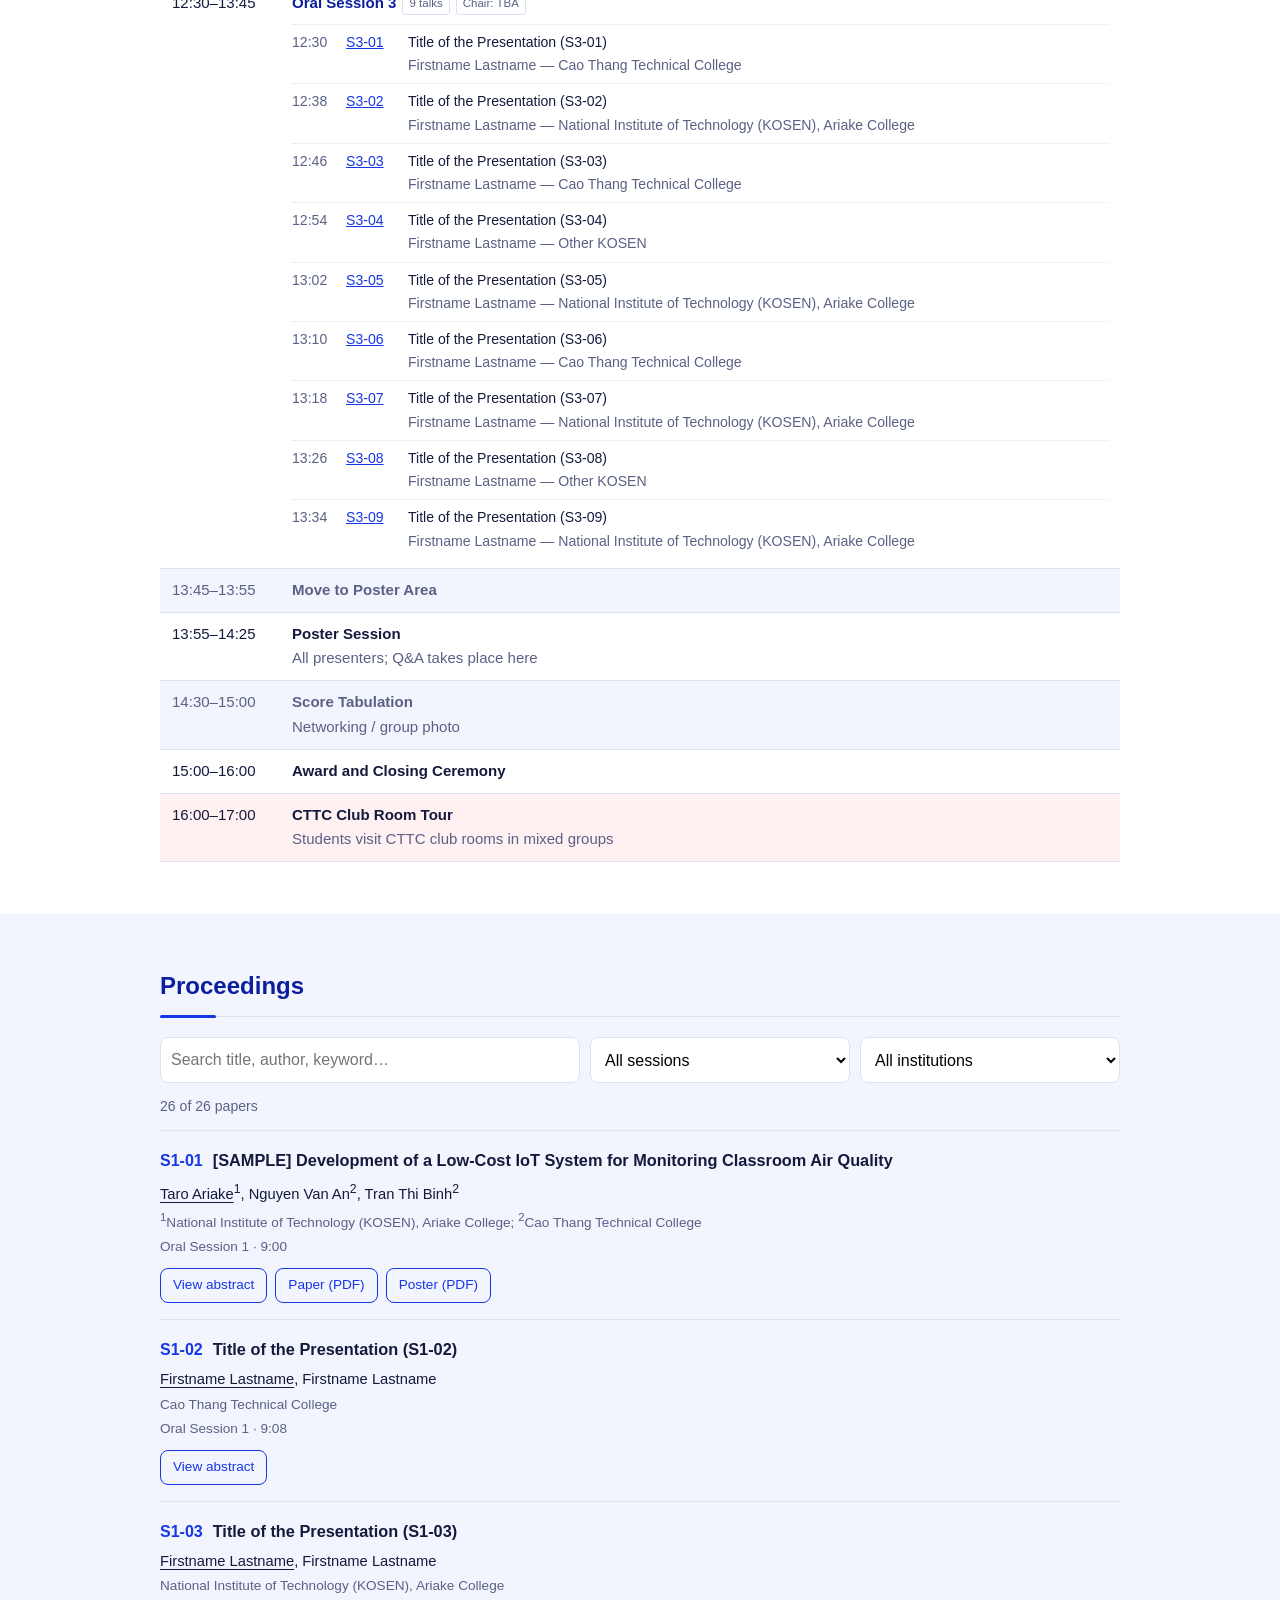
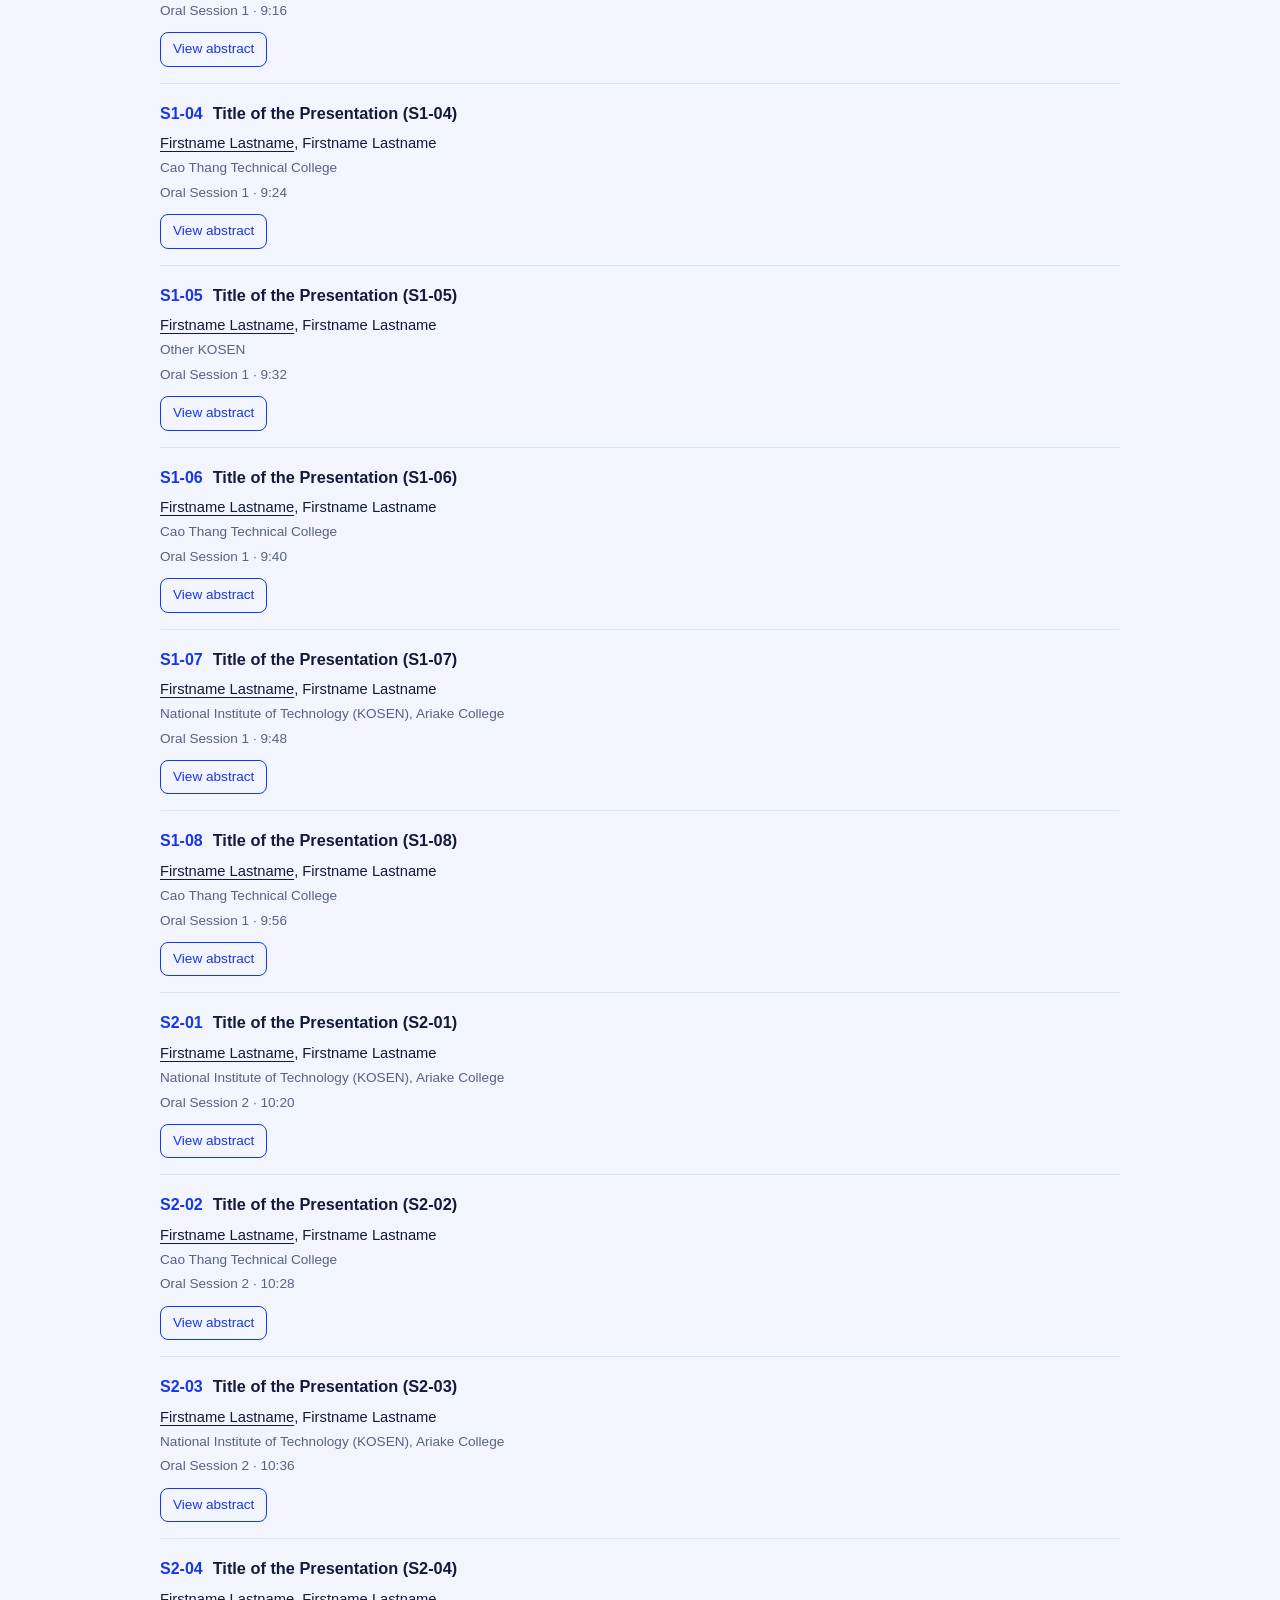
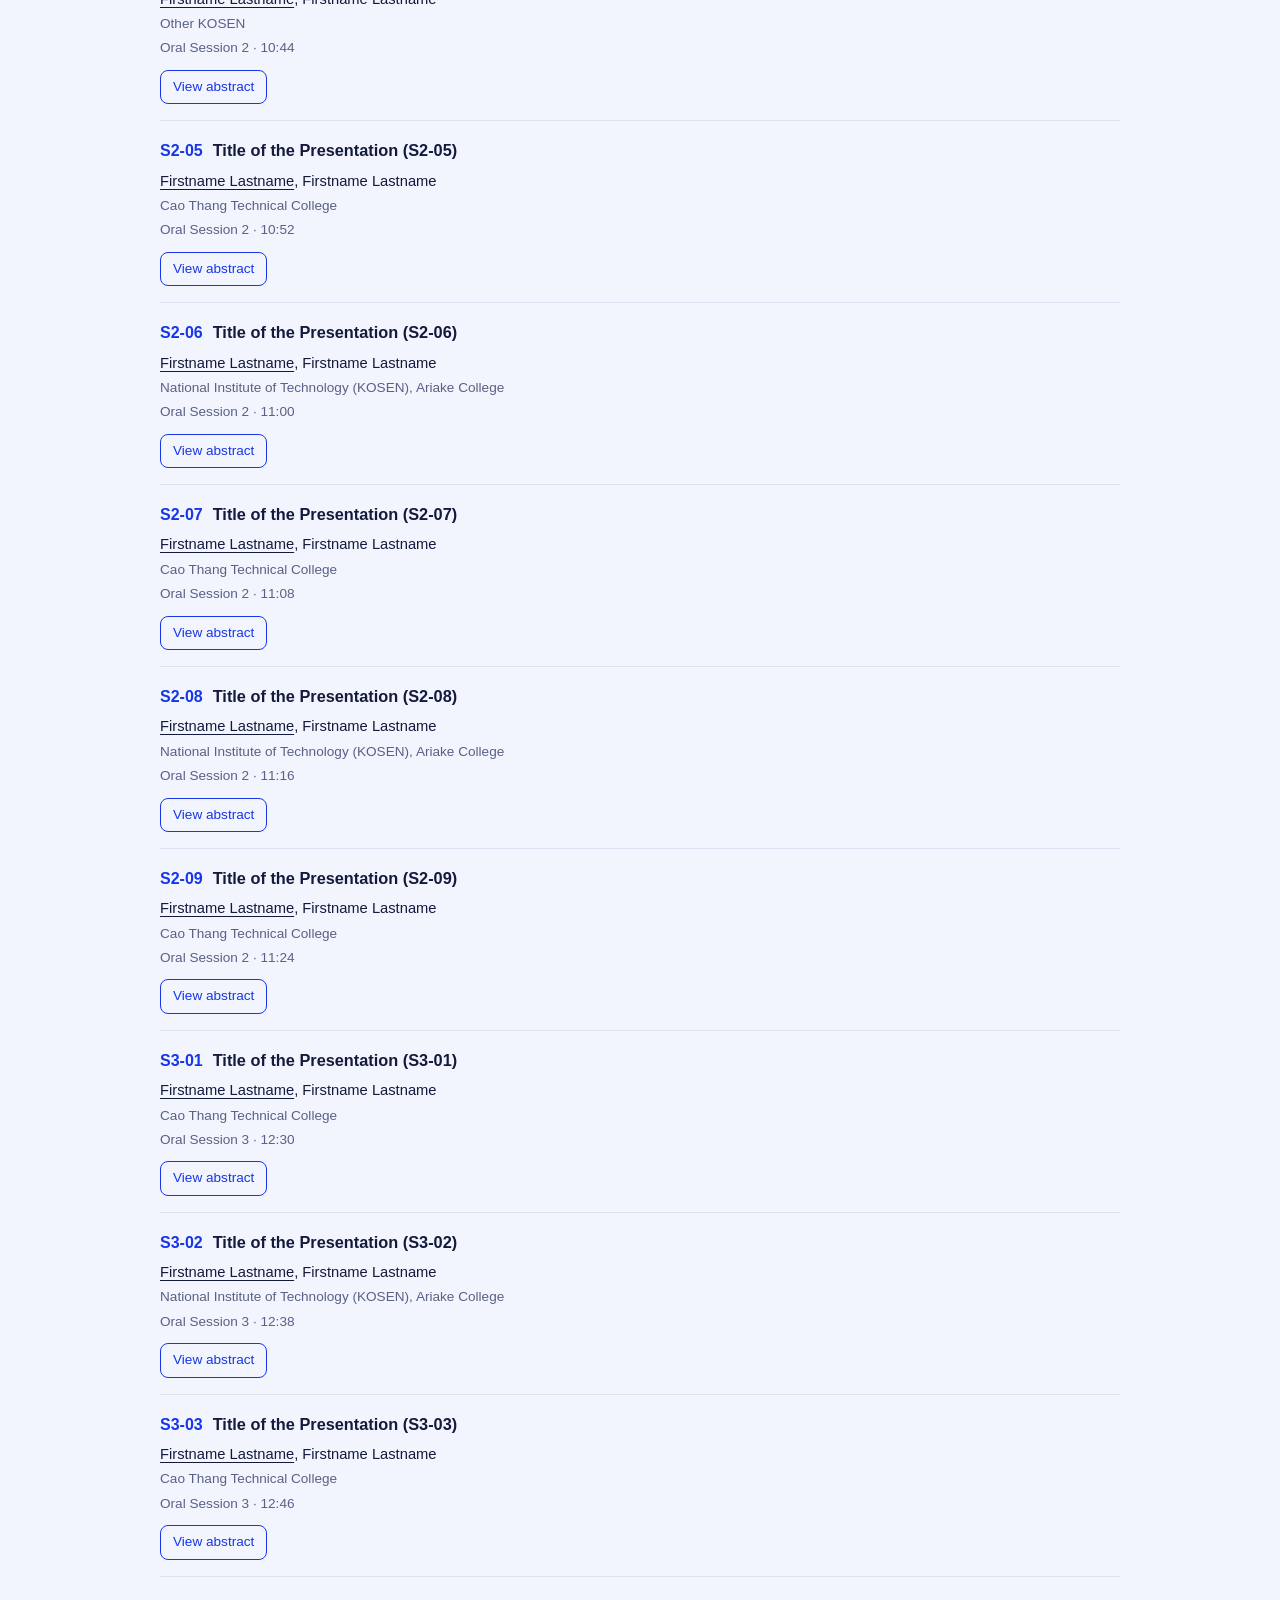
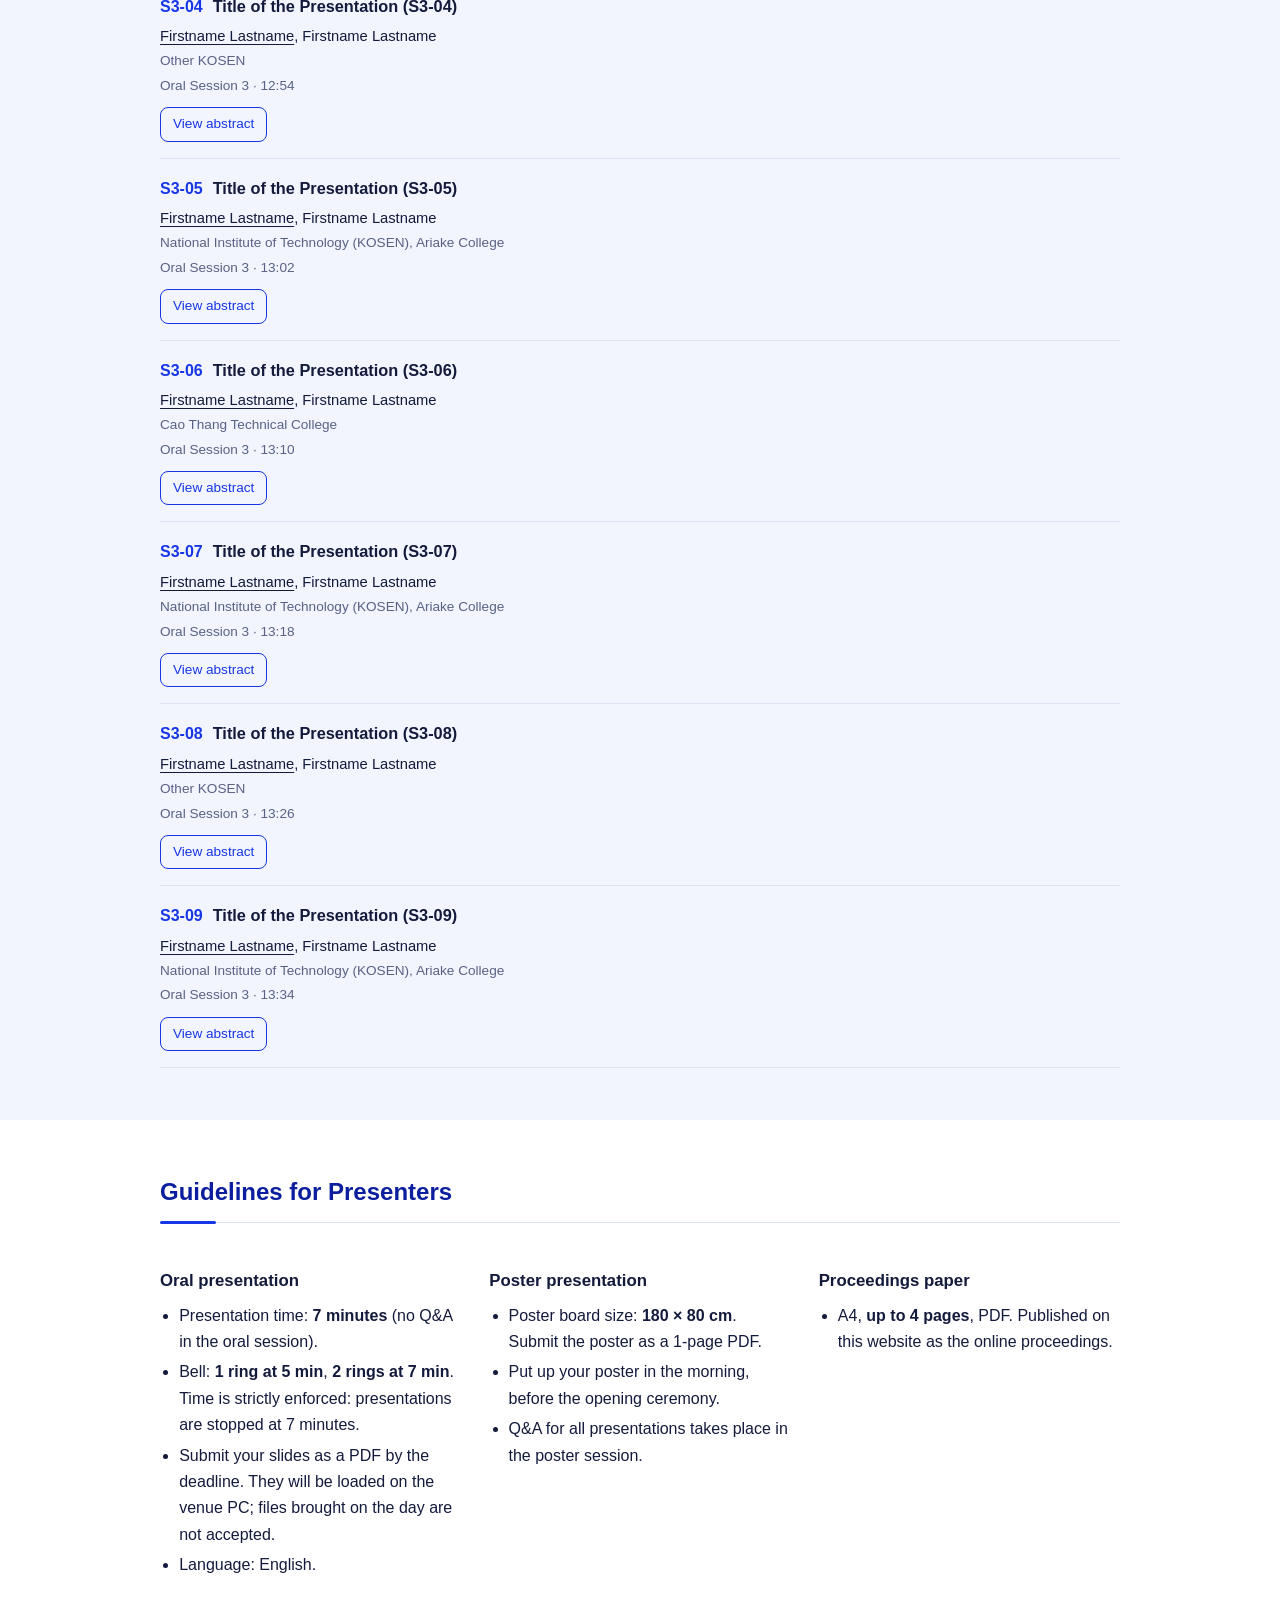
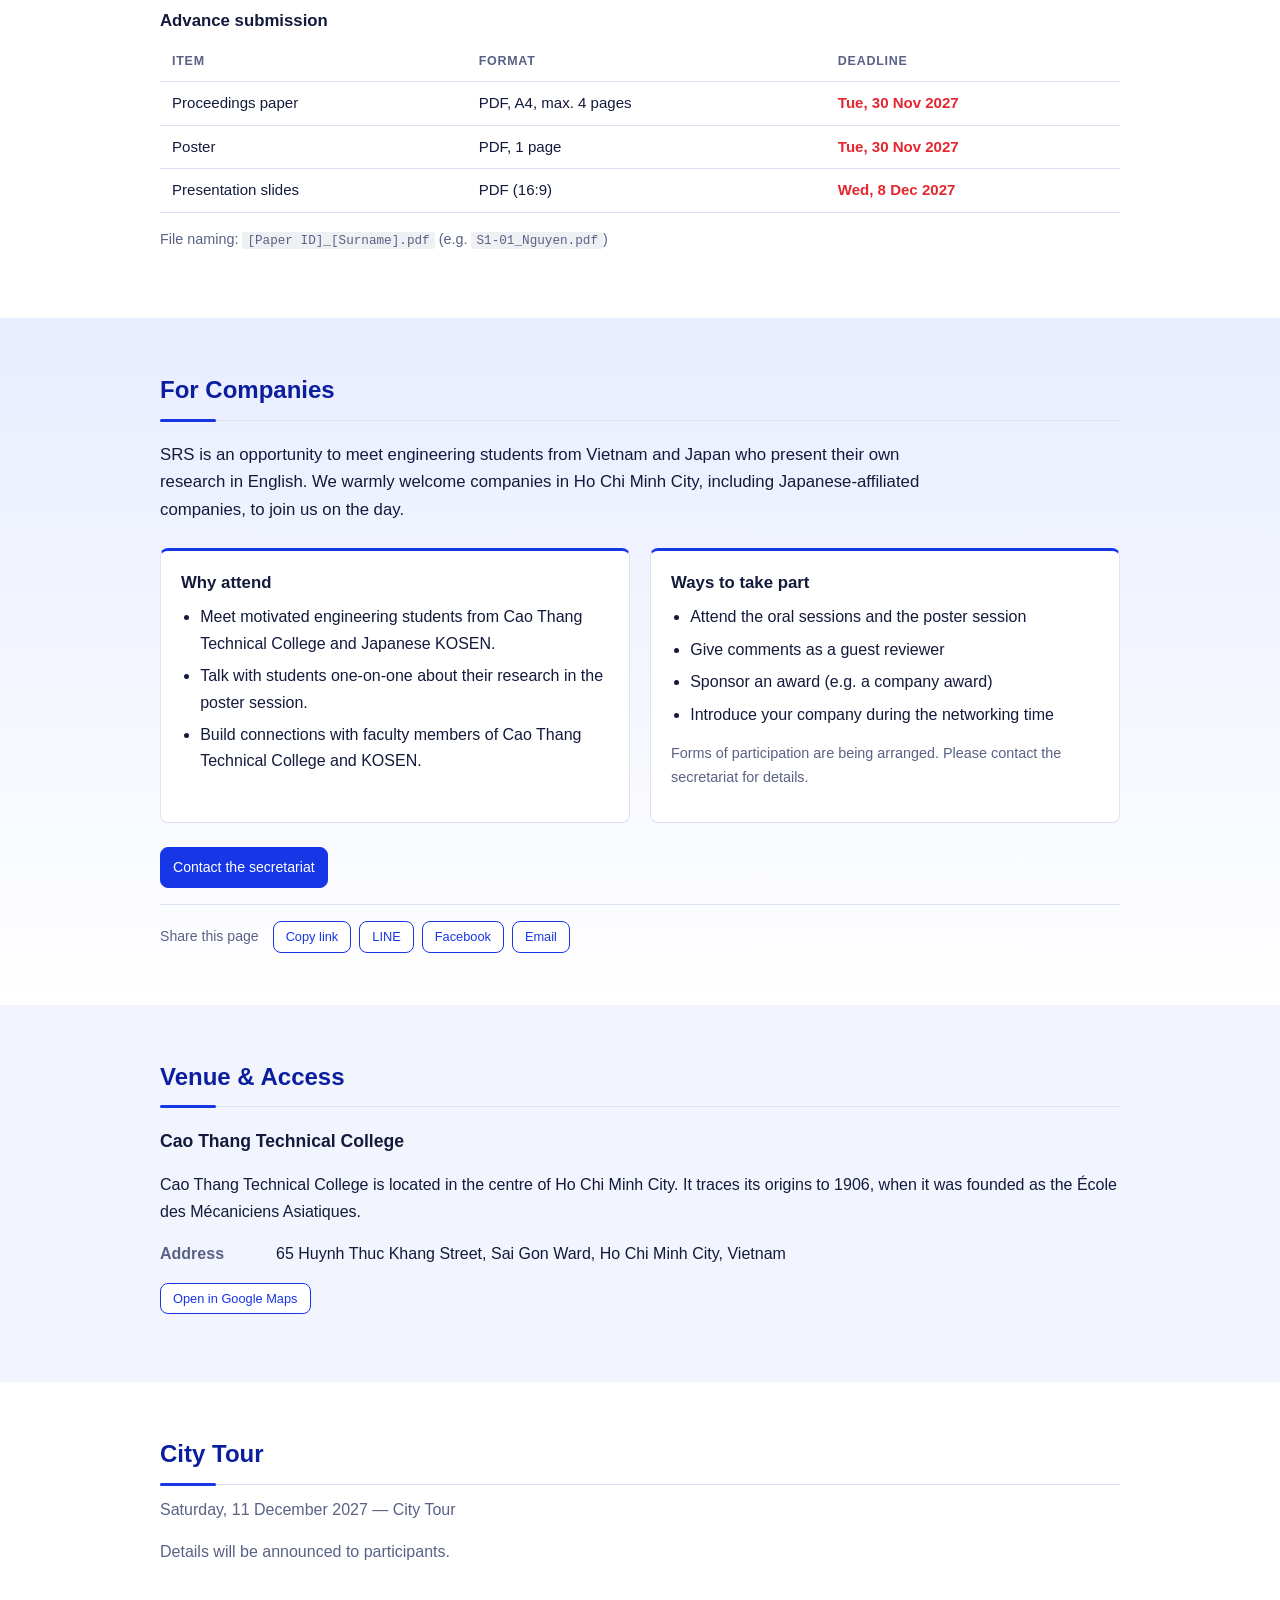
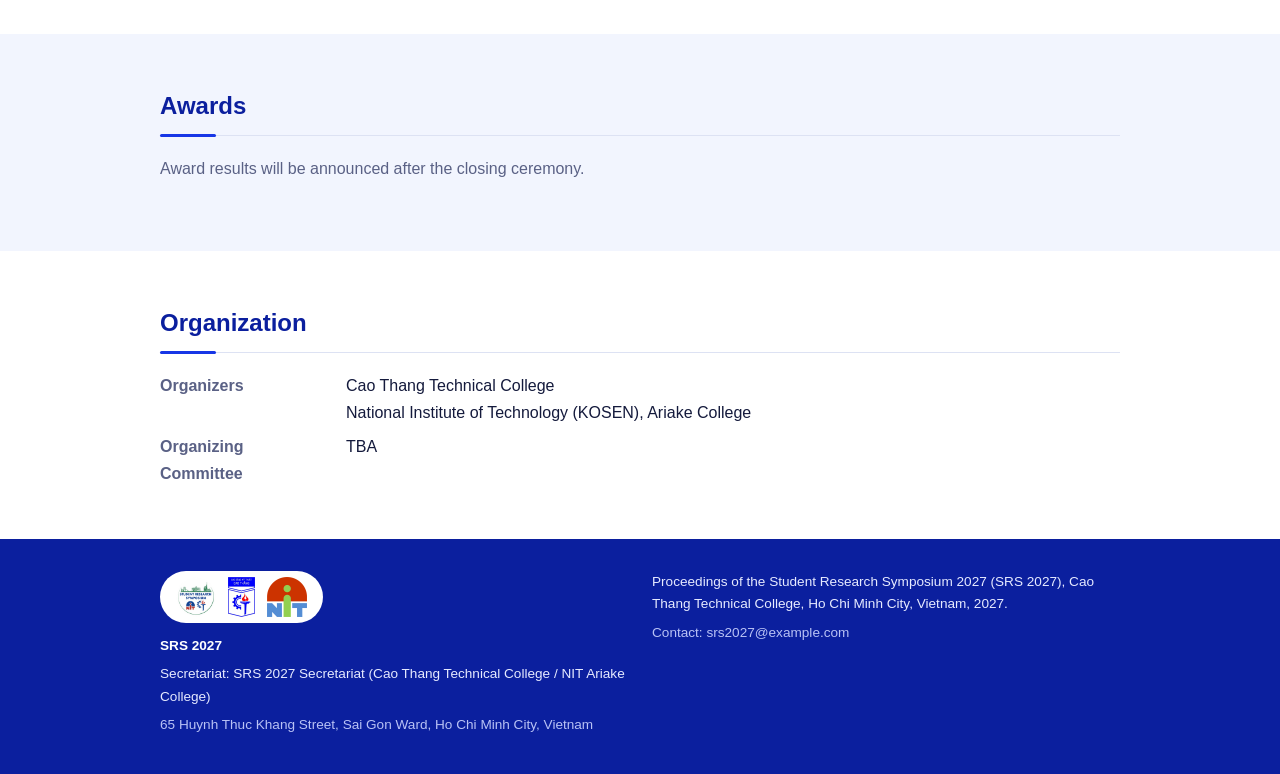
==== commit 47da6131: "Add files via upload" ====
--- a/index.html
+++ b/index.html
@@ -18,7 +18,7 @@
 <meta property="og:locale:alternate" content="ja_JP">
 <meta property="og:locale:alternate" content="vi_VN">
 <meta name="twitter:card" content="summary_large_image">
-<link rel="icon" href="assets/favicon.svg" type="image/svg+xml">
+<link rel="icon" href="assets/favicon.png" type="image/png">
 <link rel="stylesheet" href="assets/style.css">
 </head>
 <body>
@@ -26,8 +26,7 @@
 <header class="site-header">
   <div class="wrap header-inner">
     <a class="brand" href="#top">
-      <!-- 主催校ロゴ：画像ができたら各 span を <img class="logo" src="assets/logo-cttc.png" alt="Cao Thang Technical College"> のように差し替え -->
-      <span class="logo-slot">CTTC</span><span class="logo-slot">NIT<br>Ariake</span>
+      <img class="logo-srs" src="assets/logo-srs-128.png" alt="SRS logo" width="40" height="40">
       <span class="brand-text"><span class="brand-mark">SRS</span><span class="brand-year">2027</span></span>
     </a>
     <div class="header-right">
@@ -53,11 +52,12 @@
 
   <section class="hero">
     <div class="hero-city" aria-hidden="true"></div>
-    <div class="wrap">
+    <div class="wrap hero-grid">
+      <div class="hero-text">
       <p class="eyebrow" data-i18n="hero.eyebrow"></p>
       <h1 id="ev-name"></h1>
       <p class="hero-meta"><span id="ev-date"></span><span class="sep" aria-hidden="true">|</span><span id="ev-venue"></span></p>
-      <p class="hero-org" id="ev-org"></p>
+      <p class="hero-org"><span class="org-logos"><img src="assets/logo-cttc.png" alt="" height="34"><img src="assets/logo-nit.png" alt="" height="30"></span><span id="ev-org"></span></p>
       <p class="countdown" id="countdown"></p>
       <div class="cta">
         <a class="btn" href="#program" data-i18n="hero.ctaProgram"></a>
@@ -65,6 +65,9 @@
         <a class="btn ghost" href="#guidelines" data-i18n="hero.ctaGuide"></a>
         <a class="btn ghost" href="#companies" data-i18n="hero.ctaCompanies"></a>
       </div>
+      </div>
+      <!-- 大会ロゴ（仮置き）：差し替えは assets/logo-srs.png を同名で置き換え -->
+      <img class="hero-logo" src="assets/logo-srs.png" alt="Student Research Symposium logo" width="480" height="480">
     </div>
   </section>
 
@@ -228,6 +231,11 @@
 <footer class="site-footer">
   <div class="wrap footer-grid">
     <div>
+      <div class="ft-logos">
+        <img src="assets/logo-srs-128.png" alt="SRS logo" height="48">
+        <img src="assets/logo-cttc.png" alt="Cao Thang Technical College" height="48">
+        <img src="assets/logo-nit.png" alt="National Institute of Technology (KOSEN)" height="48">
+      </div>
       <p class="ft-brand">SRS 2027</p>
       <p id="ft-sec"></p>
       <p id="ft-addr" class="muted"></p>
--- a/assets/style.css
+++ b/assets/style.css
@@ -1,15 +1,19 @@
 /* SRS 2027 Online Proceedings — style
    色は :root の変数だけ変えれば全体に反映されます */
 :root{
-  --ink:#1d2433;
-  --muted:#5f6878;
-  --line:#dde1e7;
+  /* カオタンの青を基調にした配色 */
+  --ink:#141a3c;
+  --muted:#5a6185;
+  --line:#dde2f3;
   --bg:#ffffff;
-  --bg-alt:#f5f6f8;
-  --accent:#1f4e79;      /* メインカラー（ロゴに合わせて変更） */
-  --accent-2:#c8102e;    /* 差し色 */
-  --radius:6px;
-  --header-h:56px;
+  --bg-alt:#f2f5fe;
+  --accent:#1736e6;      /* メイン：カオタンの青（画面用に少しだけ落とした値） */
+  --accent-dark:#0b1f9e; /* 濃い青：見出し・フッター */
+  --accent-soft:#e8edff; /* 薄い青：背景 */
+  --accent-2:#e3262f;    /* 差し色：トーチの赤 */
+  --accent-3:#2f8a5c;    /* 補助：大会ロゴの緑 */
+  --radius:8px;
+  --header-h:60px;
   --font:"Inter","Helvetica Neue",Arial,"Noto Sans",sans-serif;
   --font-ja:"Hiragino Sans","Hiragino Kaku Gothic ProN","Noto Sans JP","Yu Gothic",Meiryo,sans-serif;
 }
@@ -29,8 +33,9 @@
 .brand{display:flex;align-items:center;gap:6px;text-decoration:none;color:var(--ink);font-weight:700;letter-spacing:.04em;white-space:nowrap}
 .logo-slot{display:inline-flex;align-items:center;justify-content:center;width:38px;height:38px;border:1px dashed var(--line);border-radius:50%;font-size:.55rem;line-height:1.1;text-align:center;color:var(--muted);font-weight:600;letter-spacing:0}
 .logo{height:38px;width:auto}
+.logo-srs{width:40px;height:40px;display:block}
 .brand-text{margin-left:6px}
-.brand-mark{color:var(--accent)}
+.brand-mark{color:var(--accent-dark)}
 .brand-year{margin-left:.3em;color:var(--muted);font-weight:500}
 .header-right{display:flex;align-items:center;gap:16px}
 .nav{display:flex;gap:16px}
@@ -52,8 +57,14 @@
 .menu-btn[aria-expanded="true"] .bar:nth-child(3){transform:translateY(-6px) rotate(-45deg)}
 
 /* ---------- hero ---------- */
-.hero{position:relative;overflow:hidden;padding:clamp(36px,8vw,72px) 0 clamp(120px,19vw,215px);border-bottom:4px solid var(--accent)}
+.hero{position:relative;overflow:hidden;background:linear-gradient(160deg,var(--accent-soft) 0%,#fff 65%);padding:clamp(36px,8vw,72px) 0 clamp(120px,19vw,215px);border-bottom:4px solid var(--accent)}
 .hero .wrap{position:relative;z-index:1}
+.hero-grid{display:grid;grid-template-columns:minmax(0,1fr) auto;gap:32px;align-items:center}
+.hero-logo{width:clamp(180px,24vw,300px);height:auto;filter:drop-shadow(0 6px 18px rgba(11,31,158,.15))}
+.hero h1{color:var(--accent-dark)}
+.org-logos{display:inline-flex;gap:8px;align-items:center;margin-right:10px;vertical-align:middle}
+.org-logos img{display:block;width:auto;height:34px}
+.hero-org{display:flex;align-items:center;flex-wrap:wrap;gap:4px}
 .hero-city{position:absolute;left:0;right:0;bottom:0;height:clamp(90px,16vw,190px);background:url(cityscape.svg) center bottom / cover no-repeat;pointer-events:none}
 .eyebrow{margin:0;text-transform:uppercase;letter-spacing:.14em;font-size:.8rem;color:var(--accent-2);font-weight:600}
 .hero h1{margin:.25em 0 .35em;font-size:clamp(1.5rem,4.5vw,2.3rem);line-height:1.3}
@@ -64,7 +75,8 @@
 /* ---------- blocks ---------- */
 .block{padding:clamp(32px,6vw,52px) 0}
 .block.alt{background:var(--bg-alt)}
-h2{font-size:clamp(1.25rem,3vw,1.5rem);margin:0 0 20px;padding-bottom:8px;border-bottom:1px solid var(--line)}
+h2{position:relative;font-size:clamp(1.25rem,3vw,1.5rem);margin:0 0 20px;padding-bottom:10px;border-bottom:1px solid var(--line);color:var(--accent-dark)}
+h2::after{content:"";position:absolute;left:0;bottom:-2px;width:56px;height:3px;background:var(--accent);border-radius:2px}
 h3{font-size:1.05rem;margin:24px 0 8px}
 .lead{margin-top:-8px;color:var(--muted)}
 .muted{color:var(--muted)}
@@ -85,7 +97,7 @@
 th{font-size:.78rem;text-transform:uppercase;letter-spacing:.06em;color:var(--muted);font-weight:600}
 .prog td.time{white-space:nowrap;width:120px;font-variant-numeric:tabular-nums}
 .prog tr.break td{color:var(--muted);background:var(--bg-alt)}
-.prog .stitle{font-weight:600}
+.prog .stitle{font-weight:700;color:var(--accent-dark)}
 .tag{display:inline-block;font-size:.72rem;padding:1px 6px;border-radius:3px;border:1px solid var(--line);color:var(--muted);margin-left:6px;vertical-align:1px;white-space:nowrap}
 .slots{list-style:none;margin:8px 0 0;padding:0}
 .slots li{display:grid;grid-template-columns:48px 56px 1fr;gap:6px;padding:6px 0;border-top:1px dotted var(--line);font-size:.88rem}
@@ -119,13 +131,17 @@
 
 .award-item{padding:10px 0;border-bottom:1px solid var(--line)}
 .award-name{font-weight:600;color:var(--accent-2)}
-.site-footer{border-top:1px solid var(--line);padding:24px 0;font-size:.85rem}
+.site-footer{background:var(--accent-dark);color:#e6eaff;padding:32px 0;font-size:.85rem}
+.site-footer .muted{color:#b9c2f5}
+.site-footer a{color:#fff}
+.ft-logos{display:inline-flex;gap:12px;align-items:center;background:#fff;border-radius:999px;padding:6px 16px;margin-bottom:12px}
+.ft-logos img{height:40px;width:auto}
 
 a.plain{color:inherit;text-decoration:none}
 a.plain:hover{color:var(--accent);text-decoration:underline}
 a.ptitle{color:var(--ink);text-decoration:none}
 a.ptitle:hover{color:var(--accent);text-decoration:underline}
-.prog tr.tour td{background:#fbf3f4}
+.prog tr.tour td{background:#fff1f2}
 td.deadline{font-weight:600;color:var(--accent-2)}
 .small{font-size:.85rem}
 
@@ -149,7 +165,7 @@
 .tl-date{font-weight:600;color:var(--accent);font-variant-numeric:tabular-nums}
 
 /* ---------- companies ---------- */
-.companies{background:linear-gradient(180deg,#f0f4f9,#fff)}
+.companies{background:linear-gradient(180deg,var(--accent-soft),#fff)}
 .co-lead{max-width:780px;font-size:1.05rem;margin:0 0 24px}
 .co-grid{display:grid;grid-template-columns:1fr 1fr;gap:20px}
 .co-card{background:#fff;border:1px solid var(--line);border-top:3px solid var(--accent);border-radius:var(--radius);padding:18px 20px}
@@ -171,7 +187,7 @@
 .partners{display:flex;flex-wrap:wrap;gap:20px;align-items:center}
 .partners img{height:48px;width:auto}
 .footer-grid{display:grid;grid-template-columns:1fr 1fr;gap:24px}
-.ft-brand{font-weight:700;color:var(--accent);margin:0 0 4px}
+.ft-brand{font-weight:700;color:#fff;margin:0 0 4px}
 .site-footer p{margin:0 0 6px}
 
 /* ---------- abstract page ---------- */
@@ -239,6 +255,8 @@
   .pager{grid-template-columns:1fr}
   .pg-next{text-align:left}
   .pdf-frame.a4,.pdf-frame.poster{max-height:70vh}
+  .hero-grid{grid-template-columns:1fr}
+  .hero-logo{order:-1;width:140px;justify-self:start}
   .hero-meta .sep{display:none}
   .hero-meta span{display:block}
   .facts{grid-template-columns:1fr;gap:0}
